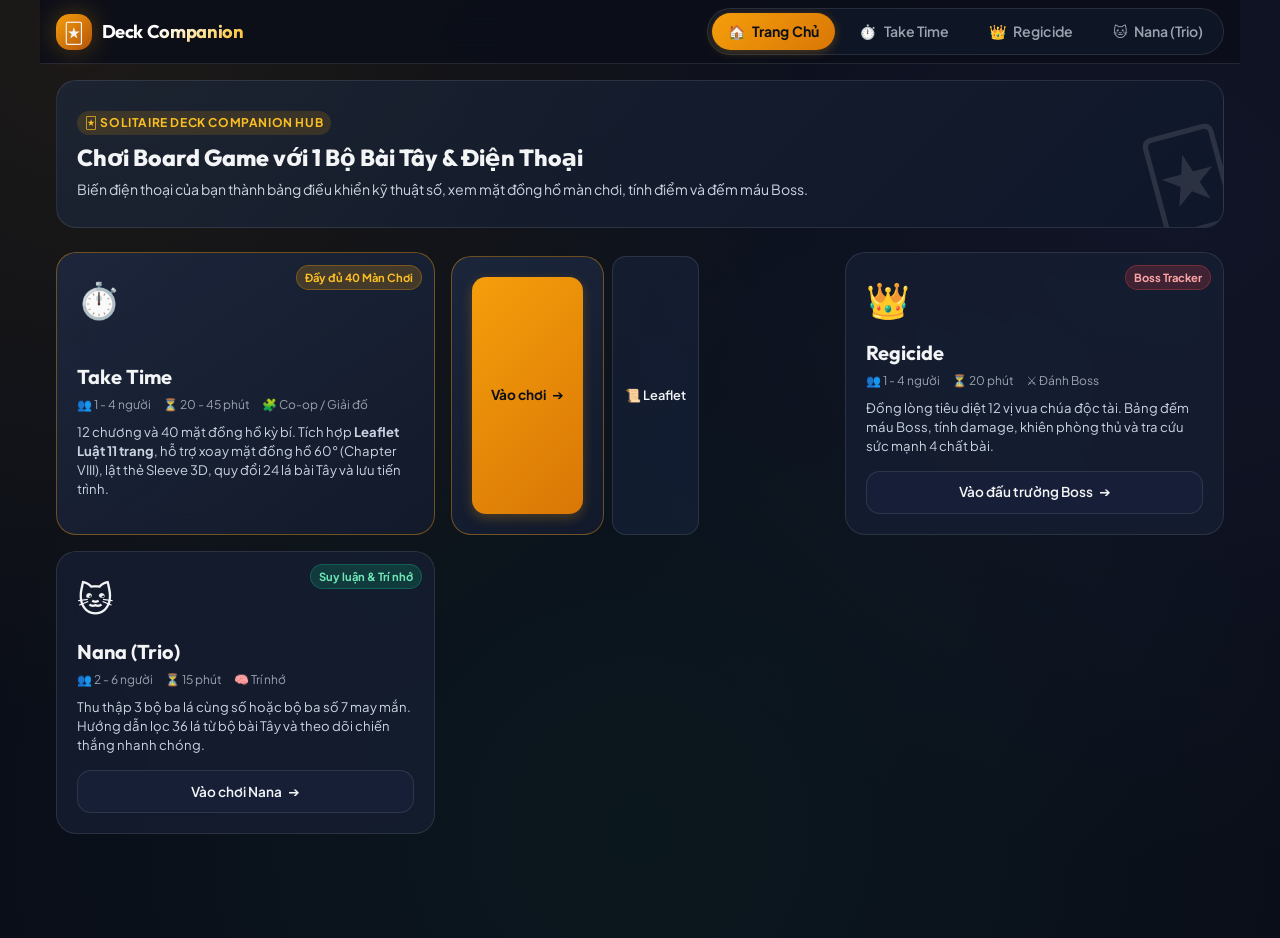
==== index.html @ 9e0dedfd "Initial commit: Solitaire Companion Hub & Take Time Leaflet Viewer" ====
<!DOCTYPE html>
<html lang="vi">
<head>
  <meta charset="UTF-8">
  <meta name="viewport" content="width=device-width, initial-scale=1.0, maximum-scale=1.0, user-scalable=no">
  <title>Solitaire Deck Companion Hub - Take Time, Regicide & Nana</title>
  <meta name="description" content="Trang tổng hợp và trợ lý số cho các trò chơi bàn kết hợp Bộ Bài Tây và Điện Thoại: Take Time, Regicide, Nana.">
  
  <!-- Google Fonts -->
  <link rel="preconnect" href="https://fonts.googleapis.com">
  <link rel="preconnect" href="https://fonts.gstatic.com" crossorigin>
  <link href="https://fonts.googleapis.com/css2?family=Outfit:wght@400;600;700;800;900&family=Plus+Jakarta+Sans:wght@400;500;600;700;800&display=swap" rel="stylesheet">

  <link rel="stylesheet" href="shared/style.css">
  <style>
    .hero-banner {
      background: linear-gradient(135deg, rgba(30, 41, 59, 0.7), rgba(15, 23, 42, 0.85));
      border: 1px solid var(--border-glass);
      border-radius: var(--radius-lg);
      padding: 1.75rem 1.25rem;
      margin-bottom: 1.5rem;
      position: relative;
      overflow: hidden;
    }
    .hero-banner::after {
      content: '🃏';
      position: absolute;
      right: -10px;
      bottom: -15px;
      font-size: 5.5rem;
      opacity: 0.12;
      transform: rotate(-15deg);
    }
    .hero-tag {
      display: inline-flex;
      align-items: center;
      gap: 0.3rem;
      font-size: 0.75rem;
      font-weight: 700;
      text-transform: uppercase;
      letter-spacing: 0.05em;
      color: var(--accent-sun);
      background: rgba(245, 158, 11, 0.15);
      padding: 3px 8px;
      border-radius: var(--radius-full);
      margin-bottom: 0.5rem;
    }
    .hero-title {
      font-family: var(--font-display);
      font-size: 1.45rem;
      font-weight: 800;
      margin-bottom: 0.35rem;
      line-height: 1.3;
    }
    .hero-desc {
      font-size: 0.88rem;
      color: var(--text-sub);
      line-height: 1.45;
    }
    .game-grid {
      display: grid;
      grid-template-columns: 1fr;
      gap: 1rem;
    }
    @media (min-width: 640px) {
      .game-grid {
        grid-template-columns: repeat(2, 1fr);
      }
    }
    @media (min-width: 1024px) {
      .game-grid {
        grid-template-columns: repeat(3, 1fr);
      }
    }
    .game-card {
      background: var(--bg-card);
      backdrop-filter: blur(12px);
      -webkit-backdrop-filter: blur(12px);
      border: 1px solid var(--border-glass);
      border-radius: var(--radius-lg);
      padding: 1.25rem;
      text-decoration: none;
      color: var(--text-main);
      display: flex;
      flex-direction: column;
      justify-content: space-between;
      position: relative;
      overflow: hidden;
      transition: all 0.25s cubic-bezier(0.16, 1, 0.3, 1);
    }
    .game-card:hover {
      transform: translateY(-3px);
      border-color: var(--accent-gold);
      box-shadow: var(--shadow-md);
    }
    .game-card.highlight {
      border-color: rgba(245, 158, 11, 0.4);
      background: linear-gradient(145deg, rgba(30, 41, 65, 0.85), rgba(20, 28, 48, 0.75));
    }
    .game-card-badge {
      position: absolute;
      top: 12px;
      right: 12px;
      font-size: 0.7rem;
      font-weight: 700;
      padding: 3px 8px;
      border-radius: var(--radius-full);
      background: rgba(245, 158, 11, 0.2);
      color: var(--accent-sun);
      border: 1px solid rgba(245, 158, 11, 0.3);
    }
    .game-card-icon {
      font-size: 2.2rem;
      margin-bottom: 0.75rem;
    }
    .game-card-title {
      font-family: var(--font-display);
      font-size: 1.25rem;
      font-weight: 700;
      margin-bottom: 0.25rem;
    }
    .game-card-meta {
      font-size: 0.75rem;
      color: var(--text-muted);
      margin-bottom: 0.5rem;
      display: flex;
      gap: 0.75rem;
    }
    .game-card-desc {
      font-size: 0.82rem;
      color: var(--text-sub);
      margin-bottom: 1rem;
      flex-grow: 1;
      line-height: 1.45;
    }
  </style>
</head>
<body>

  <div class="app-container">
    
    <!-- Top Header -->
    <header class="app-header">
      <a href="index.html" class="brand-logo">
        <div class="logo-icon">🃏</div>
        <div>
          <div class="brand-title">Deck Companion</div>
        </div>
      </a>

      <!-- Desktop Nav -->
      <nav class="nav-tabs-desktop">
        <a href="index.html" class="tab-btn active">
          <span>🏠</span> Trang Chủ
        </a>
        <a href="take-time/index.html" class="tab-btn">
          <span>⏱️</span> Take Time
        </a>
        <a href="regicide/index.html" class="tab-btn">
          <span>👑</span> Regicide
        </a>
        <a href="nana/index.html" class="tab-btn">
          <span>🐱</span> Nana (Trio)
        </a>
      </nav>
    </header>

    <!-- Main Hub Page Content -->
    <main style="padding: 1rem;">
      
      <div class="hero-banner">
        <span class="hero-tag">🃏 Solitaire Deck Companion Hub</span>
        <h1 class="hero-title">Chơi Board Game với 1 Bộ Bài Tây & Điện Thoại</h1>
        <p class="hero-desc">
          Biến điện thoại của bạn thành bảng điều khiển kỹ thuật số, xem mặt đồng hồ màn chơi, tính điểm và đếm máu Boss.
        </p>
      </div>

      <div class="game-grid">
        
        <!-- Game 1: Take Time -->
        <a href="take-time/index.html" class="game-card highlight">
          <span class="game-card-badge">Đầy đủ 40 Màn Chơi</span>
          <div class="game-card-icon">⏱️</div>
          <div>
            <h2 class="game-card-title">Take Time</h2>
            <div class="game-card-meta">
              <span>👥 1 - 4 người</span>
              <span>⏳ 20 - 45 phút</span>
              <span>🧩 Co-op / Giải đố</span>
            </div>
            <p class="game-card-desc">
              12 chương và 40 mặt đồng hồ kỳ bí. Tích hợp <strong>Leaflet Luật 11 trang</strong>, hỗ trợ xoay mặt đồng hồ 60° (Chapter VIII), lật thẻ Sleeve 3D, quy đổi 24 lá bài Tây và lưu tiến trình.
            </p>
          </div>
          <div style="display:flex; gap:0.5rem; width:100%; margin-top:0.25rem;">
            <div class="btn-primary" style="flex:1; text-align:center;">
              <span>Vào chơi</span> ➔
            </div>
            <a href="take-time/leaflet.html" class="btn-secondary" style="font-size:0.8rem; padding:0.45rem 0.75rem; text-decoration:none; display:inline-flex; align-items:center; gap:0.25rem;" onclick="event.stopPropagation();" title="Xem Leaflet">
              📜 Leaflet
            </a>
          </div>
        </a>

        <!-- Game 2: Regicide -->
        <a href="regicide/index.html" class="game-card">
          <span class="game-card-badge" style="background:rgba(239,68,68,0.2); color:#fca5a5; border-color:rgba(239,68,68,0.3);">Boss Tracker</span>
          <div class="game-card-icon">👑</div>
          <div>
            <h2 class="game-card-title">Regicide</h2>
            <div class="game-card-meta">
              <span>👥 1 - 4 người</span>
              <span>⏳ 20 phút</span>
              <span>⚔️ Đánh Boss</span>
            </div>
            <p class="game-card-desc">
              Đồng lòng tiêu diệt 12 vị vua chúa độc tài. Bảng đếm máu Boss, tính damage, khiên phòng thủ và tra cứu sức mạnh 4 chất bài.
            </p>
          </div>
          <div class="btn-secondary" style="width:100%;">
            <span>Vào đấu trường Boss</span> ➔
          </div>
        </a>

        <!-- Game 3: Nana (Trio) -->
        <a href="nana/index.html" class="game-card">
          <span class="game-card-badge" style="background:rgba(16,185,129,0.2); color:#6ee7b7; border-color:rgba(16,185,129,0.3);">Suy luận & Trí nhớ</span>
          <div class="game-card-icon">🐱</div>
          <div>
            <h2 class="game-card-title">Nana (Trio)</h2>
            <div class="game-card-meta">
              <span>👥 2 - 6 người</span>
              <span>⏳ 15 phút</span>
              <span>🧠 Trí nhớ</span>
            </div>
            <p class="game-card-desc">
              Thu thập 3 bộ ba lá cùng số hoặc bộ ba số 7 may mắn. Hướng dẫn lọc 36 lá từ bộ bài Tây và theo dõi chiến thắng nhanh chóng.
            </p>
          </div>
          <div class="btn-secondary" style="width:100%;">
            <span>Vào chơi Nana</span> ➔
          </div>
        </a>

      </div>

    </main>

    <!-- Bottom Navigation (Mobile) -->
    <nav class="bottom-nav">
      <a href="index.html" class="bnav-item active">
        <span class="bnav-icon">🏠</span>
        <span>Trang Chủ</span>
      </a>
      <a href="take-time/index.html" class="bnav-item">
        <span class="bnav-icon">⏱️</span>
        <span>Take Time</span>
      </a>
      <a href="regicide/index.html" class="bnav-item">
        <span class="bnav-icon">👑</span>
        <span>Regicide</span>
      </a>
      <a href="nana/index.html" class="bnav-item">
        <span class="bnav-icon">🐱</span>
        <span>Nana</span>
      </a>
    </nav>

  </div>

  <script src="shared/common.js"></script>
</body>
</html>
---- shared/style.css ----
/* ==========================================================================
   Shared Design Tokens & Global Styles (Solitaire Companion Hub)
   ========================================================================== */

:root {
  --bg-primary: #0b0f19;
  --bg-secondary: #131b2e;
  --bg-card: rgba(23, 32, 54, 0.7);
  --bg-glass: rgba(26, 38, 64, 0.55);
  --border-glass: rgba(255, 255, 255, 0.1);
  --border-glass-hover: rgba(255, 215, 0, 0.35);

  --text-main: #f3f4f6;
  --text-muted: #9ca3af;
  --text-sub: #cbd5e1;

  --accent-gold: #f59e0b;
  --accent-gold-glow: rgba(245, 158, 11, 0.25);
  --accent-amber: #d97706;
  --accent-sun: #fbbf24;
  --accent-moon: #818cf8;
  --accent-crimson: #ef4444;
  --accent-emerald: #10b981;
  --accent-blue: #3b82f6;

  --font-family: 'Plus Jakarta Sans', system-ui, -apple-system, sans-serif;
  --font-display: 'Outfit', system-ui, -apple-system, sans-serif;

  --radius-sm: 8px;
  --radius-md: 14px;
  --radius-lg: 20px;
  --radius-xl: 28px;
  --radius-full: 9999px;

  --shadow-sm: 0 2px 8px rgba(0, 0, 0, 0.2);
  --shadow-md: 0 8px 24px rgba(0, 0, 0, 0.35);
  --shadow-lg: 0 16px 40px rgba(0, 0, 0, 0.5);
  --shadow-gold: 0 0 25px rgba(245, 158, 11, 0.3);

  --header-height: 64px;
  --bottom-nav-height: 68px;
}

* {
  box-sizing: border-box;
  margin: 0;
  padding: 0;
  -webkit-tap-highlight-color: transparent;
}

html, body {
  background-color: var(--bg-primary);
  color: var(--text-main);
  font-family: var(--font-family);
  min-height: 100vh;
  overflow-x: hidden;
  line-height: 1.5;
}

/* Background Atmosphere */
body::before {
  content: '';
  position: fixed;
  top: -20vh;
  left: -20vw;
  width: 140vw;
  height: 140vh;
  background: 
    radial-gradient(circle at 20% 15%, rgba(245, 158, 11, 0.08) 0%, transparent 40%),
    radial-gradient(circle at 80% 30%, rgba(99, 102, 241, 0.07) 0%, transparent 40%),
    radial-gradient(circle at 50% 80%, rgba(16, 185, 129, 0.05) 0%, transparent 50%);
  pointer-events: none;
  z-index: 0;
}

/* App Wrapper */
.app-container {
  position: relative;
  z-index: 1;
  max-width: 1200px;
  margin: 0 auto;
  min-height: 100vh;
  display: flex;
  flex-direction: column;
  padding-bottom: calc(var(--bottom-nav-height) + 20px);
}

/* Header */
.app-header {
  position: sticky;
  top: 0;
  z-index: 100;
  backdrop-filter: blur(16px);
  -webkit-backdrop-filter: blur(16px);
  background: rgba(11, 15, 25, 0.85);
  border-bottom: 1px solid var(--border-glass);
  padding: 0 1rem;
  height: var(--header-height);
  display: flex;
  align-items: center;
  justify-content: space-between;
}

.brand-logo {
  display: flex;
  align-items: center;
  gap: 0.6rem;
  text-decoration: none;
  color: var(--text-main);
}

.logo-icon {
  width: 36px;
  height: 36px;
  border-radius: var(--radius-md);
  background: linear-gradient(135deg, var(--accent-gold), #b45309);
  display: flex;
  align-items: center;
  justify-content: center;
  font-size: 1.25rem;
  box-shadow: var(--shadow-gold);
}

.brand-title {
  font-family: var(--font-display);
  font-size: 1.15rem;
  font-weight: 700;
  letter-spacing: -0.02em;
  background: linear-gradient(135deg, #ffffff 40%, #fbbf24 100%);
  -webkit-background-clip: text;
  -webkit-text-fill-color: transparent;
}

.header-actions {
  display: flex;
  align-items: center;
  gap: 0.5rem;
}

.icon-btn {
  background: var(--bg-glass);
  border: 1px solid var(--border-glass);
  color: var(--text-main);
  width: 38px;
  height: 38px;
  border-radius: var(--radius-md);
  display: flex;
  align-items: center;
  justify-content: center;
  cursor: pointer;
  transition: all 0.2s ease;
  font-size: 1rem;
  text-decoration: none;
}

.icon-btn:hover, .icon-btn:active {
  background: rgba(255, 255, 255, 0.12);
  border-color: var(--accent-gold);
  transform: translateY(-1px);
}

/* Nav Tabs Desktop */
.nav-tabs-desktop {
  display: none;
  gap: 0.5rem;
  background: rgba(19, 27, 46, 0.6);
  padding: 4px;
  border-radius: var(--radius-full);
  border: 1px solid var(--border-glass);
}

@media (min-width: 768px) {
  .nav-tabs-desktop {
    display: flex;
  }
}

.tab-btn {
  background: transparent;
  border: none;
  color: var(--text-muted);
  font-family: var(--font-family);
  font-size: 0.88rem;
  font-weight: 600;
  padding: 0.5rem 1rem;
  border-radius: var(--radius-full);
  cursor: pointer;
  display: flex;
  align-items: center;
  gap: 0.4rem;
  text-decoration: none;
  transition: all 0.25s ease;
}

.tab-btn:hover {
  color: var(--text-main);
}

.tab-btn.active {
  background: linear-gradient(135deg, var(--accent-gold), var(--accent-amber));
  color: #0b0f19;
  font-weight: 700;
  box-shadow: 0 2px 10px rgba(245, 158, 11, 0.3);
}

/* Bottom Navigation (Mobile) */
.bottom-nav {
  position: fixed;
  bottom: 0;
  left: 0;
  right: 0;
  height: var(--bottom-nav-height);
  background: rgba(11, 15, 25, 0.94);
  backdrop-filter: blur(20px);
  -webkit-backdrop-filter: blur(20px);
  border-top: 1px solid var(--border-glass);
  display: flex;
  justify-content: space-around;
  align-items: center;
  z-index: 999;
  padding: 0 0.5rem;
}

@media (min-width: 768px) {
  .bottom-nav {
    display: none;
  }
}

.bnav-item {
  display: flex;
  flex-direction: column;
  align-items: center;
  gap: 3px;
  background: none;
  border: none;
  color: var(--text-muted);
  font-size: 0.72rem;
  font-family: var(--font-family);
  font-weight: 500;
  text-decoration: none;
  cursor: pointer;
  transition: all 0.2s ease;
  padding: 6px 12px;
  border-radius: var(--radius-md);
}

.bnav-item .bnav-icon {
  font-size: 1.25rem;
  line-height: 1;
}

.bnav-item.active {
  color: var(--accent-sun);
  font-weight: 700;
  transform: translateY(-2px);
}

.bnav-item.active .bnav-icon {
  filter: drop-shadow(0 0 8px rgba(245, 158, 11, 0.6));
}

/* Buttons & Elements */
.btn-primary {
  background: linear-gradient(135deg, var(--accent-gold), var(--accent-amber));
  color: #0b0f19;
  border: none;
  font-family: var(--font-family);
  font-weight: 700;
  font-size: 0.85rem;
  padding: 0.65rem 1.2rem;
  border-radius: var(--radius-md);
  cursor: pointer;
  display: inline-flex;
  align-items: center;
  justify-content: center;
  gap: 0.4rem;
  text-decoration: none;
  transition: all 0.2s ease;
  box-shadow: 0 4px 12px rgba(245, 158, 11, 0.25);
}

.btn-primary:hover, .btn-primary:active {
  filter: brightness(1.1);
  transform: translateY(-1px);
}

.btn-secondary {
  background: var(--bg-glass);
  border: 1px solid var(--border-glass);
  color: var(--text-main);
  font-family: var(--font-family);
  font-weight: 600;
  font-size: 0.85rem;
  padding: 0.65rem 1.2rem;
  border-radius: var(--radius-md);
  cursor: pointer;
  display: inline-flex;
  align-items: center;
  justify-content: center;
  gap: 0.4rem;
  text-decoration: none;
  transition: all 0.2s ease;
}

.btn-secondary:hover {
  background: rgba(255, 255, 255, 0.1);
  border-color: rgba(255, 255, 255, 0.25);
}

/* Modals */
.modal-overlay {
  position: fixed;
  inset: 0;
  background: rgba(0, 0, 0, 0.85);
  backdrop-filter: blur(12px);
  -webkit-backdrop-filter: blur(12px);
  z-index: 2000;
  display: none;
  align-items: center;
  justify-content: center;
  padding: 1rem;
}

.modal-overlay.active {
  display: flex;
  animation: fadeIn 0.2s ease;
}

.modal-content {
  background: var(--bg-secondary);
  border: 1px solid var(--border-glass);
  border-radius: var(--radius-lg);
  max-width: 500px;
  width: 100%;
  max-height: 85vh;
  overflow-y: auto;
  padding: 1.25rem;
  position: relative;
  box-shadow: var(--shadow-lg);
}

.modal-header {
  display: flex;
  justify-content: space-between;
  align-items: center;
  margin-bottom: 1rem;
  padding-bottom: 0.5rem;
  border-bottom: 1px solid var(--border-glass);
}

.modal-title {
  font-family: var(--font-display);
  font-size: 1.15rem;
  font-weight: 700;
}

.modal-close {
  background: none;
  border: none;
  color: var(--text-muted);
  font-size: 1.25rem;
  cursor: pointer;
  padding: 4px;
}

/* Toast */
.toast-container {
  position: fixed;
  bottom: calc(var(--bottom-nav-height) + 15px);
  left: 50%;
  transform: translateX(-50%);
  z-index: 3000;
  pointer-events: none;
}

.toast {
  background: rgba(19, 27, 46, 0.95);
  border: 1px solid var(--accent-gold);
  color: var(--text-main);
  padding: 0.5rem 1.2rem;
  border-radius: var(--radius-full);
  font-size: 0.82rem;
  font-weight: 600;
  box-shadow: var(--shadow-gold);
  animation: toastIn 0.3s ease, toastOut 0.3s ease 2.2s forwards;
}

@keyframes toastIn {
  from { opacity: 0; transform: translateY(10px); }
  to { opacity: 1; transform: translateY(0); }
}

@keyframes toastOut {
  from { opacity: 1; transform: translateY(0); }
  to { opacity: 0; transform: translateY(-10px); }
}

@keyframes fadeIn {
  from { opacity: 0; transform: translateY(6px); }
  to { opacity: 1; transform: translateY(0); }
}
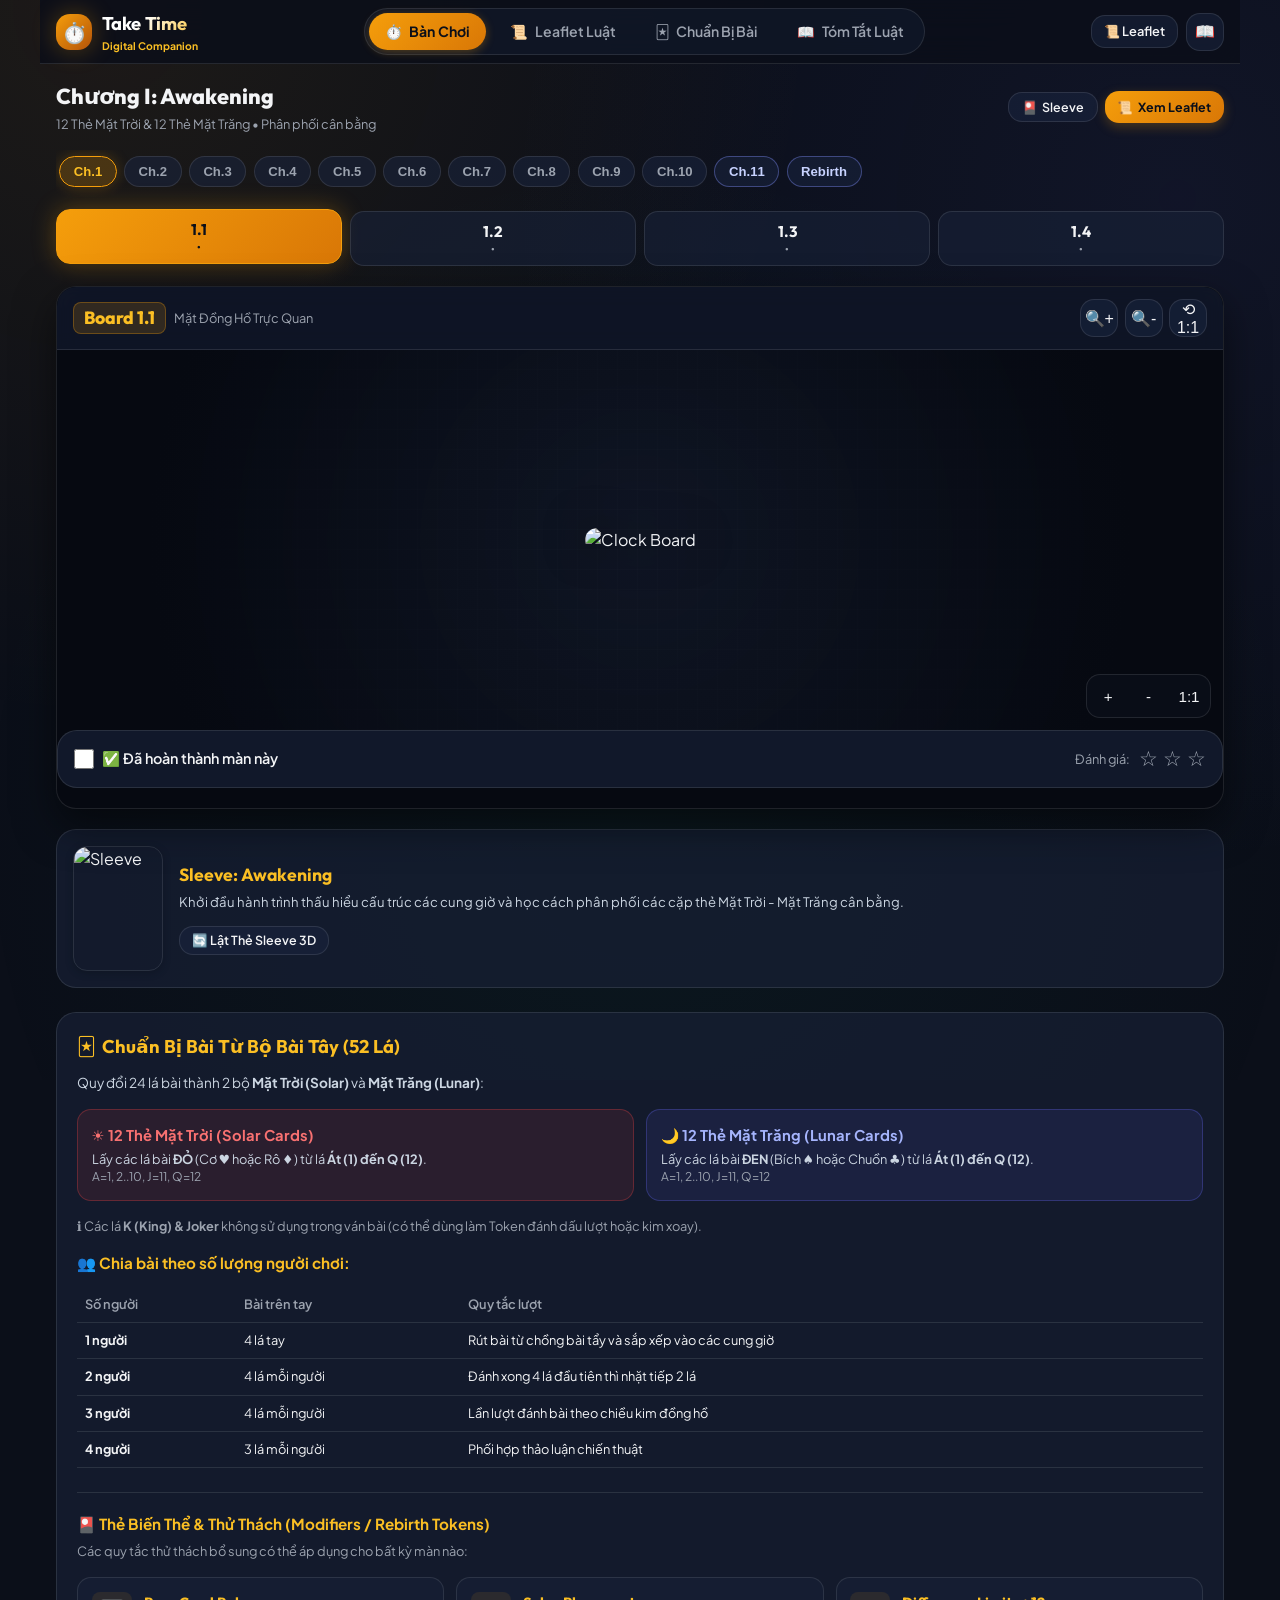
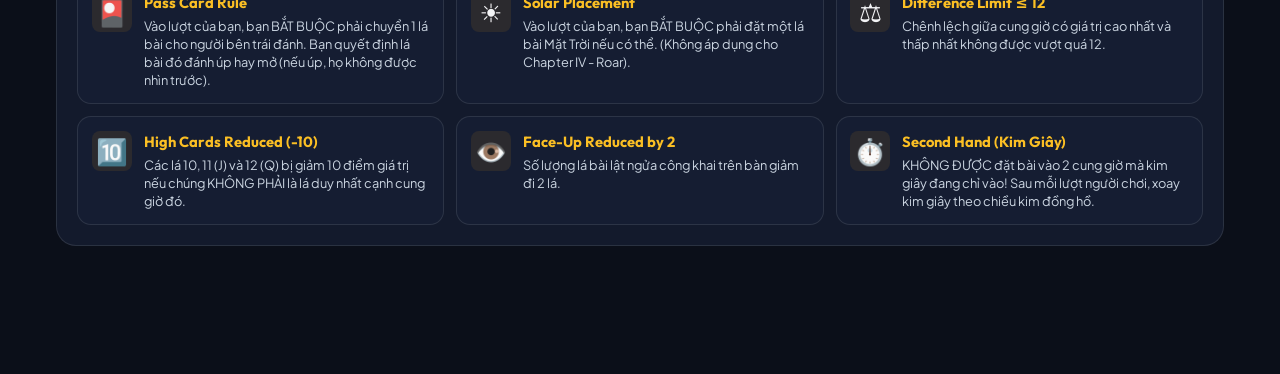
==== commit fa21e85c: "Refactor website to focus exclusively on Take Time" ====
--- a/index.html
+++ b/index.html
@@ -1,274 +1,327 @@
 <!DOCTYPE html>
 <html lang="vi">
+
 <head>
   <meta charset="UTF-8">
   <meta name="viewport" content="width=device-width, initial-scale=1.0, maximum-scale=1.0, user-scalable=no">
-  <title>Solitaire Deck Companion Hub - Take Time, Regicide & Nana</title>
-  <meta name="description" content="Trang tổng hợp và trợ lý số cho các trò chơi bàn kết hợp Bộ Bài Tây và Điện Thoại: Take Time, Regicide, Nana.">
-  
+  <title>Take Time - Solitaire & Co-op Digital Board Companion</title>
+  <meta name="description"
+    content="Trợ lý số và bảng mặt đồng hồ tương tác kỹ thuật số cho board game Take Time với bộ bài Tây. 12 Chương, 40 Clock Boards, Leaflet luật chơi và lưu tiến trình.">
+
   <!-- Google Fonts -->
   <link rel="preconnect" href="https://fonts.googleapis.com">
   <link rel="preconnect" href="https://fonts.gstatic.com" crossorigin>
-  <link href="https://fonts.googleapis.com/css2?family=Outfit:wght@400;600;700;800;900&family=Plus+Jakarta+Sans:wght@400;500;600;700;800&display=swap" rel="stylesheet">
+  <link
+    href="https://fonts.googleapis.com/css2?family=Outfit:wght@400;600;700;800;900&family=Plus+Jakarta+Sans:wght@400;500;600;700;800&display=swap"
+    rel="stylesheet">
 
   <link rel="stylesheet" href="shared/style.css">
-  <style>
-    .hero-banner {
-      background: linear-gradient(135deg, rgba(30, 41, 59, 0.7), rgba(15, 23, 42, 0.85));
-      border: 1px solid var(--border-glass);
-      border-radius: var(--radius-lg);
-      padding: 1.75rem 1.25rem;
-      margin-bottom: 1.5rem;
-      position: relative;
-      overflow: hidden;
-    }
-    .hero-banner::after {
-      content: '🃏';
-      position: absolute;
-      right: -10px;
-      bottom: -15px;
-      font-size: 5.5rem;
-      opacity: 0.12;
-      transform: rotate(-15deg);
-    }
-    .hero-tag {
-      display: inline-flex;
-      align-items: center;
-      gap: 0.3rem;
-      font-size: 0.75rem;
-      font-weight: 700;
-      text-transform: uppercase;
-      letter-spacing: 0.05em;
-      color: var(--accent-sun);
-      background: rgba(245, 158, 11, 0.15);
-      padding: 3px 8px;
-      border-radius: var(--radius-full);
-      margin-bottom: 0.5rem;
-    }
-    .hero-title {
-      font-family: var(--font-display);
-      font-size: 1.45rem;
-      font-weight: 800;
-      margin-bottom: 0.35rem;
-      line-height: 1.3;
-    }
-    .hero-desc {
-      font-size: 0.88rem;
-      color: var(--text-sub);
-      line-height: 1.45;
-    }
-    .game-grid {
-      display: grid;
-      grid-template-columns: 1fr;
-      gap: 1rem;
-    }
-    @media (min-width: 640px) {
-      .game-grid {
-        grid-template-columns: repeat(2, 1fr);
-      }
-    }
-    @media (min-width: 1024px) {
-      .game-grid {
-        grid-template-columns: repeat(3, 1fr);
-      }
-    }
-    .game-card {
-      background: var(--bg-card);
-      backdrop-filter: blur(12px);
-      -webkit-backdrop-filter: blur(12px);
-      border: 1px solid var(--border-glass);
-      border-radius: var(--radius-lg);
-      padding: 1.25rem;
-      text-decoration: none;
-      color: var(--text-main);
-      display: flex;
-      flex-direction: column;
-      justify-content: space-between;
-      position: relative;
-      overflow: hidden;
-      transition: all 0.25s cubic-bezier(0.16, 1, 0.3, 1);
-    }
-    .game-card:hover {
-      transform: translateY(-3px);
-      border-color: var(--accent-gold);
-      box-shadow: var(--shadow-md);
-    }
-    .game-card.highlight {
-      border-color: rgba(245, 158, 11, 0.4);
-      background: linear-gradient(145deg, rgba(30, 41, 65, 0.85), rgba(20, 28, 48, 0.75));
-    }
-    .game-card-badge {
-      position: absolute;
-      top: 12px;
-      right: 12px;
-      font-size: 0.7rem;
-      font-weight: 700;
-      padding: 3px 8px;
-      border-radius: var(--radius-full);
-      background: rgba(245, 158, 11, 0.2);
-      color: var(--accent-sun);
-      border: 1px solid rgba(245, 158, 11, 0.3);
-    }
-    .game-card-icon {
-      font-size: 2.2rem;
-      margin-bottom: 0.75rem;
-    }
-    .game-card-title {
-      font-family: var(--font-display);
-      font-size: 1.25rem;
-      font-weight: 700;
-      margin-bottom: 0.25rem;
-    }
-    .game-card-meta {
-      font-size: 0.75rem;
-      color: var(--text-muted);
-      margin-bottom: 0.5rem;
-      display: flex;
-      gap: 0.75rem;
-    }
-    .game-card-desc {
-      font-size: 0.82rem;
-      color: var(--text-sub);
-      margin-bottom: 1rem;
-      flex-grow: 1;
-      line-height: 1.45;
-    }
-  </style>
+  <link rel="stylesheet" href="take-time.css">
 </head>
+
 <body>
 
   <div class="app-container">
-    
+
     <!-- Top Header -->
     <header class="app-header">
       <a href="index.html" class="brand-logo">
-        <div class="logo-icon">🃏</div>
+        <div class="logo-icon">⏱️</div>
         <div>
-          <div class="brand-title">Deck Companion</div>
+          <div class="brand-title">Take Time</div>
+          <div style="font-size:0.65rem; color:var(--accent-sun); font-weight:700;">Digital Companion</div>
         </div>
       </a>
 
-      <!-- Desktop Nav -->
+      <!-- Desktop Nav Links -->
       <nav class="nav-tabs-desktop">
         <a href="index.html" class="tab-btn active">
-          <span>🏠</span> Trang Chủ
+          <span>⏱️</span> Bàn Chơi
         </a>
-        <a href="take-time/index.html" class="tab-btn">
-          <span>⏱️</span> Take Time
+        <a href="leaflet.html" class="tab-btn">
+          <span>📜</span> Leaflet Luật
         </a>
-        <a href="regicide/index.html" class="tab-btn">
-          <span>👑</span> Regicide
+        <a href="#deckGuide" class="tab-btn">
+          <span>🃏</span> Chuẩn Bị Bài
         </a>
-        <a href="nana/index.html" class="tab-btn">
-          <span>🐱</span> Nana (Trio)
+        <button class="tab-btn" onclick="openRulesModal()" style="background:none; border:none; cursor:pointer;">
+          <span>📖</span> Tóm Tắt Luật
+        </button>
+      </nav>
+
+      <div class="header-actions">
+        <a href="leaflet.html" class="btn-secondary" style="font-size:0.8rem; padding:0.4rem 0.75rem; text-decoration:none;" title="Xem Leaflet 11 Trang">
+          📜 Leaflet
         </a>
-      </nav>
+        <button class="icon-btn" onclick="openRulesModal()" title="Xem tóm tắt luật chơi">
+          📖
+        </button>
+      </div>
     </header>
 
-    <!-- Main Hub Page Content -->
+    <!-- Main Content -->
     <main style="padding: 1rem;">
-      
-      <div class="hero-banner">
-        <span class="hero-tag">🃏 Solitaire Deck Companion Hub</span>
-        <h1 class="hero-title">Chơi Board Game với 1 Bộ Bài Tây & Điện Thoại</h1>
-        <p class="hero-desc">
-          Biến điện thoại của bạn thành bảng điều khiển kỹ thuật số, xem mặt đồng hồ màn chơi, tính điểm và đếm máu Boss.
+
+      <!-- Top Title & Chapter Header -->
+      <div class="tt-top-bar">
+        <div>
+          <h1 class="section-title" id="currentChapterTitle" style="font-size:1.35rem; margin-bottom:0.15rem;">
+            Chương I: Awakening
+          </h1>
+          <p class="section-subtitle" id="currentChapterSubtitle" style="font-size:0.8rem; color:var(--text-muted); margin:0;">
+            12 Thẻ Mặt Trời & 12 Thẻ Mặt Trăng • Phân phối cân bằng
+          </p>
+        </div>
+
+        <div style="display:flex; gap:0.4rem; flex-wrap:wrap; align-items:center;">
+          <button id="btnOpenSleeve" class="btn-secondary" onclick="openSleeveModal()"
+            style="font-size:0.78rem; padding:0.4rem 0.8rem; display:inline-flex; align-items:center; gap:0.3rem;"
+            title="Xem 2 mặt thẻ Sleeve của chương">
+            <span>🎴</span> Sleeve
+          </button>
+          <a id="btnTopLeaflet" href="leaflet.html?chapter=1" class="btn-primary"
+            style="font-size:0.78rem; padding:0.4rem 0.8rem; text-decoration:none; display:inline-flex; align-items:center; gap:0.3rem;"
+            title="Xem Leaflet quy tắc của chương này">
+            <span>📜</span> Xem Leaflet
+          </a>
+        </div>
+      </div>
+
+      <!-- Chapter Horizontal Scroll Carousel -->
+      <div class="chapter-pills-container" id="chapterPills">
+        <!-- Rendered via JS -->
+      </div>
+
+      <!-- Level Selector Row (e.g. 1.1, 1.2, 1.3, 1.4) -->
+      <div class="level-selector-row" id="levelSelectorRow">
+        <!-- Rendered via JS -->
+      </div>
+
+      <!-- Chapter 8 Rotation Action Box (Special mechanic) -->
+      <div class="chapter8-rotation-box" id="chapter8RotationBox">
+        <div>
+          <span style="font-weight:700; color:var(--accent-sun);">🔄 Cơ Chế Xoay (Chapter VIII - Revolution):</span>
+          <span style="font-size:0.8rem; color:var(--text-sub); margin-left:0.3rem;">Xoay 60° (2 cung giờ) theo chiều kim đồng hồ khi đặt bài vào cung xoay</span>
+        </div>
+        <div class="rotate-btn-group">
+          <button class="btn-rotate" onclick="rotateBoard(-60)">↺ -60°</button>
+          <button class="btn-rotate" onclick="rotateBoard(60)">↻ +60°</button>
+          <button class="btn-rotate" onclick="resetRotation()" style="background:rgba(255,255,255,0.08); border-color:var(--border-glass); color:var(--text-sub);">⟲ Về 0°</button>
+        </div>
+      </div>
+
+      <!-- Interactive Clock Board Viewer Card -->
+      <div class="board-viewer-card">
+        
+        <div class="board-viewer-header">
+          <div class="current-board-info">
+            <span class="board-badge-lg" id="currentBoardBadge">Board 1.1</span>
+            <span style="font-size:0.8rem; color:var(--text-muted);">Mặt Đồng Hồ Trực Quan</span>
+          </div>
+          <div class="board-actions-bar">
+            <button class="icon-btn" onclick="zoomBoard(0.25)" title="Phóng to (Zoom In)">🔍+</button>
+            <button class="icon-btn" onclick="zoomBoard(-0.25)" title="Thu nhỏ (Zoom Out)">🔍-</button>
+            <button class="icon-btn" onclick="resetZoom()" title="Vừa màn hình (Reset)">⟲ 1:1</button>
+          </div>
+        </div>
+
+        <div class="board-stage" id="boardStage">
+          <div class="rotation-indicator-overlay" id="rotationIndicatorOverlay">
+            🔄 Xoay: <span id="rotationOverlayText">0°</span>
+          </div>
+
+          <div class="board-image-wrapper" id="boardImageWrapper">
+            <img id="boardImage" class="board-image" src="" alt="Clock Board">
+          </div>
+
+          <!-- Floating quick controls -->
+          <div class="board-floating-controls">
+            <button class="control-btn" onclick="zoomBoard(0.25)" title="Phóng to">+</button>
+            <button class="control-btn" onclick="zoomBoard(-0.25)" title="Thu nhỏ">-</button>
+            <button class="control-btn" onclick="resetZoom()" title="Reset 1:1">1:1</button>
+          </div>
+        </div>
+
+        <!-- Board Completion & Star Rating Footer -->
+        <div class="board-viewer-footer">
+          <label class="completion-toggle">
+            <input type="checkbox" id="levelCompletedCheckbox" class="completion-checkbox">
+            <span>✅ Đã hoàn thành màn này</span>
+          </label>
+
+          <div class="star-rating-box">
+            <span style="font-size:0.8rem; color:var(--text-muted); margin-right:0.3rem;">Đánh giá:</span>
+            <button class="star-btn" data-value="1" title="1 Sao">☆</button>
+            <button class="star-btn" data-value="2" title="2 Sao">☆</button>
+            <button class="star-btn" data-value="3" title="3 Sao">☆</button>
+          </div>
+        </div>
+
+      </div>
+
+      <!-- Sleeve Card Preview Box -->
+      <div class="sleeve-box" id="sleevePreviewBox" style="display:none;">
+        <img id="sleeveThumb" class="sleeve-thumb" src="" alt="Sleeve" onclick="openSleeveModal()" title="Chạm để xem 2 mặt Sleeve">
+        <div class="sleeve-info">
+          <h4 id="sleeveTitle" class="sleeve-title">Sleeve Chương</h4>
+          <p id="sleeveDesc" class="sleeve-desc">Chạm vào ảnh để lật xem 2 mặt thẻ Sleeve (Mặt Trước & Mặt Sau).</p>
+          <button class="btn-secondary" onclick="openSleeveModal()" style="font-size:0.78rem; padding:0.35rem 0.75rem; margin-top:0.4rem; display:inline-flex; align-items:center; gap:0.25rem;">
+            🔄 Lật Thẻ Sleeve 3D
+          </button>
+        </div>
+      </div>
+
+      <!-- Deck Setup / Standard Cards Converter -->
+      <section class="deck-guide-card" id="deckGuide">
+        <div class="deck-guide-title">
+          <span>🃏</span> Chuẩn Bị Bài Từ Bộ Bài Tây (52 Lá)
+        </div>
+
+        <p style="font-size:0.85rem; color:var(--text-sub); margin-bottom:1rem; line-height:1.5;">
+          Quy đổi 24 lá bài thành 2 bộ <strong>Mặt Trời (Solar)</strong> và <strong>Mặt Trăng (Lunar)</strong>:
         </p>
-      </div>
-
-      <div class="game-grid">
-        
-        <!-- Game 1: Take Time -->
-        <a href="take-time/index.html" class="game-card highlight">
-          <span class="game-card-badge">Đầy đủ 40 Màn Chơi</span>
-          <div class="game-card-icon">⏱️</div>
-          <div>
-            <h2 class="game-card-title">Take Time</h2>
-            <div class="game-card-meta">
-              <span>👥 1 - 4 người</span>
-              <span>⏳ 20 - 45 phút</span>
-              <span>🧩 Co-op / Giải đố</span>
+
+        <div class="deck-split-grid">
+          <div class="deck-box-item solar">
+            <div class="deck-box-header">☀️ 12 Thẻ Mặt Trời (Solar Cards)</div>
+            <div class="deck-box-content">
+              Lấy các lá bài <strong>ĐỎ</strong> (Cơ ♥ hoặc Rô ♦) từ lá <strong>Át (1) đến Q (12)</strong>.<br>
+              <span style="font-size:0.75rem; color:var(--text-muted);">A=1, 2..10, J=11, Q=12</span>
             </div>
-            <p class="game-card-desc">
-              12 chương và 40 mặt đồng hồ kỳ bí. Tích hợp <strong>Leaflet Luật 11 trang</strong>, hỗ trợ xoay mặt đồng hồ 60° (Chapter VIII), lật thẻ Sleeve 3D, quy đổi 24 lá bài Tây và lưu tiến trình.
-            </p>
-          </div>
-          <div style="display:flex; gap:0.5rem; width:100%; margin-top:0.25rem;">
-            <div class="btn-primary" style="flex:1; text-align:center;">
-              <span>Vào chơi</span> ➔
+          </div>
+
+          <div class="deck-box-item lunar">
+            <div class="deck-box-header">🌙 12 Thẻ Mặt Trăng (Lunar Cards)</div>
+            <div class="deck-box-content">
+              Lấy các lá bài <strong>ĐEN</strong> (Bích ♠ hoặc Chuồn ♣) từ lá <strong>Át (1) đến Q (12)</strong>.<br>
+              <span style="font-size:0.75rem; color:var(--text-muted);">A=1, 2..10, J=11, Q=12</span>
             </div>
-            <a href="take-time/leaflet.html" class="btn-secondary" style="font-size:0.8rem; padding:0.45rem 0.75rem; text-decoration:none; display:inline-flex; align-items:center; gap:0.25rem;" onclick="event.stopPropagation();" title="Xem Leaflet">
-              📜 Leaflet
-            </a>
-          </div>
-        </a>
-
-        <!-- Game 2: Regicide -->
-        <a href="regicide/index.html" class="game-card">
-          <span class="game-card-badge" style="background:rgba(239,68,68,0.2); color:#fca5a5; border-color:rgba(239,68,68,0.3);">Boss Tracker</span>
-          <div class="game-card-icon">👑</div>
-          <div>
-            <h2 class="game-card-title">Regicide</h2>
-            <div class="game-card-meta">
-              <span>👥 1 - 4 người</span>
-              <span>⏳ 20 phút</span>
-              <span>⚔️ Đánh Boss</span>
-            </div>
-            <p class="game-card-desc">
-              Đồng lòng tiêu diệt 12 vị vua chúa độc tài. Bảng đếm máu Boss, tính damage, khiên phòng thủ và tra cứu sức mạnh 4 chất bài.
-            </p>
-          </div>
-          <div class="btn-secondary" style="width:100%;">
-            <span>Vào đấu trường Boss</span> ➔
-          </div>
-        </a>
-
-        <!-- Game 3: Nana (Trio) -->
-        <a href="nana/index.html" class="game-card">
-          <span class="game-card-badge" style="background:rgba(16,185,129,0.2); color:#6ee7b7; border-color:rgba(16,185,129,0.3);">Suy luận & Trí nhớ</span>
-          <div class="game-card-icon">🐱</div>
-          <div>
-            <h2 class="game-card-title">Nana (Trio)</h2>
-            <div class="game-card-meta">
-              <span>👥 2 - 6 người</span>
-              <span>⏳ 15 phút</span>
-              <span>🧠 Trí nhớ</span>
-            </div>
-            <p class="game-card-desc">
-              Thu thập 3 bộ ba lá cùng số hoặc bộ ba số 7 may mắn. Hướng dẫn lọc 36 lá từ bộ bài Tây và theo dõi chiến thắng nhanh chóng.
-            </p>
-          </div>
-          <div class="btn-secondary" style="width:100%;">
-            <span>Vào chơi Nana</span> ➔
-          </div>
-        </a>
-
-      </div>
+          </div>
+        </div>
+
+        <p style="font-size:0.8rem; color:var(--text-muted); margin-bottom:0.75rem;">
+          ℹ️ Các lá <strong>K (King) & Joker</strong> không sử dụng trong ván bài (có thể dùng làm Token đánh dấu lượt hoặc kim xoay).
+        </p>
+
+        <h3 style="font-size:0.95rem; font-weight:700; margin:1rem 0 0.5rem; color:var(--accent-sun);">
+          👥 Chia bài theo số lượng người chơi:
+        </h3>
+
+        <table class="player-count-table">
+          <thead>
+            <tr>
+              <th>Số người</th>
+              <th>Bài trên tay</th>
+              <th>Quy tắc lượt</th>
+            </tr>
+          </thead>
+          <tbody>
+            <tr>
+              <td><strong>1 người</strong></td>
+              <td>4 lá tay</td>
+              <td>Rút bài từ chồng bài tẩy và sắp xếp vào các cung giờ</td>
+            </tr>
+            <tr>
+              <td><strong>2 người</strong></td>
+              <td>4 lá mỗi người</td>
+              <td>Đánh xong 4 lá đầu tiên thì nhặt tiếp 2 lá</td>
+            </tr>
+            <tr>
+              <td><strong>3 người</strong></td>
+              <td>4 lá mỗi người</td>
+              <td>Lần lượt đánh bài theo chiều kim đồng hồ</td>
+            </tr>
+            <tr>
+              <td><strong>4 người</strong></td>
+              <td>3 lá mỗi người</td>
+              <td>Phối hợp thảo luận chiến thuật</td>
+            </tr>
+          </tbody>
+        </table>
+
+        <!-- Modifiers / Challenge Tokens Grid -->
+        <div style="margin-top:1.5rem; border-top:1px solid var(--border-glass); padding-top:1.25rem;">
+          <h3 style="font-size:0.95rem; font-weight:700; margin-bottom:0.4rem; color:var(--accent-sun);">
+            🎴 Thẻ Biến Thể & Thử Thách (Modifiers / Rebirth Tokens)
+          </h3>
+          <p style="font-size:0.8rem; color:var(--text-muted); margin-bottom:0.75rem;">
+            Các quy tắc thử thách bổ sung có thể áp dụng cho bất kỳ màn nào:
+          </p>
+          <div class="modifiers-grid" id="modifiersGrid">
+            <!-- Rendered via JS -->
+          </div>
+        </div>
+
+      </section>
 
     </main>
 
     <!-- Bottom Navigation (Mobile) -->
     <nav class="bottom-nav">
       <a href="index.html" class="bnav-item active">
-        <span class="bnav-icon">🏠</span>
-        <span>Trang Chủ</span>
+        <span class="bnav-icon">⏱️</span>
+        <span>Bàn Chơi</span>
       </a>
-      <a href="take-time/index.html" class="bnav-item">
-        <span class="bnav-icon">⏱️</span>
-        <span>Take Time</span>
+      <a href="leaflet.html" class="bnav-item">
+        <span class="bnav-icon">📜</span>
+        <span>Leaflet</span>
       </a>
-      <a href="regicide/index.html" class="bnav-item">
-        <span class="bnav-icon">👑</span>
-        <span>Regicide</span>
+      <a href="#deckGuide" class="bnav-item">
+        <span class="bnav-icon">🃏</span>
+        <span>Chia Bài</span>
       </a>
-      <a href="nana/index.html" class="bnav-item">
-        <span class="bnav-icon">🐱</span>
-        <span>Nana</span>
-      </a>
+      <button class="bnav-item" onclick="openRulesModal()" style="background:none; border:none; color:inherit; cursor:pointer;">
+        <span class="bnav-icon">📖</span>
+        <span>Luật Nhanh</span>
+      </button>
     </nav>
 
+    <!-- Modals -->
+    <!-- Sleeve Flip Modal -->
+    <div id="sleeveModal" class="modal-overlay">
+      <div class="modal-content">
+        <div class="modal-header">
+          <h3 class="modal-title" id="sleeveModalTitle">Sleeve Chương</h3>
+          <button class="modal-close" onclick="closeModal('sleeveModal')">✕</button>
+        </div>
+
+        <p style="font-size:0.8rem; color:var(--text-muted); text-align:center;">
+          👆 Chạm vào thẻ bài bên dưới để lật qua lại giữa Mặt Trước & Mặt Sau
+        </p>
+
+        <div class="flip-card" id="flipCard" onclick="toggleSleeveFlip()">
+          <div class="flip-card-inner">
+            <div class="flip-card-front">
+              <img id="sleeveFrontImg" src="" alt="Sleeve Front">
+            </div>
+            <div class="flip-card-back">
+              <img id="sleeveBackImg" src="" alt="Sleeve Back">
+            </div>
+          </div>
+        </div>
+
+        <button class="btn-primary" onclick="toggleSleeveFlip()" style="width:100%;">
+          🔄 Lật Thẻ Sleeve
+        </button>
+      </div>
+    </div>
+
+    <!-- Rules Modal -->
+    <div id="rulesModal" class="modal-overlay">
+      <div class="modal-content">
+        <div class="modal-header">
+          <h3 class="modal-title" id="rulesModalTitle">Luật Chơi Take Time</h3>
+          <button class="modal-close" onclick="closeModal('rulesModal')">✕</button>
+        </div>
+        <div id="rulesModalBody"></div>
+      </div>
+    </div>
+
   </div>
 
   <script src="shared/common.js"></script>
+  <script src="data.js"></script>
+  <script src="app.js"></script>
 </body>
+
 </html>
--- a/take-time.css
+++ b/take-time.css
@@ -0,0 +1,928 @@
+/* ==========================================================================
+   Take Time Module Styles
+   ========================================================================== */
+
+.tt-top-bar {
+  display: flex;
+  align-items: center;
+  justify-content: space-between;
+  gap: 0.5rem;
+  margin-bottom: 1rem;
+  flex-wrap: wrap;
+}
+
+.section-title {
+  font-family: var(--font-display);
+  font-size: 1.45rem;
+  font-weight: 800;
+  color: var(--text-main);
+  display: flex;
+  align-items: center;
+  gap: 0.5rem;
+}
+
+.section-subtitle {
+  color: var(--text-muted);
+  font-size: 0.85rem;
+  margin-top: 0.2rem;
+}
+
+.chapter-pills-container {
+  display: flex;
+  gap: 0.45rem;
+  overflow-x: auto;
+  padding: 0.35rem 0.2rem 0.65rem 0.2rem;
+  margin-bottom: 0.85rem;
+  cursor: grab;
+  user-select: none;
+  -webkit-user-select: none;
+  scrollbar-width: none; /* Ẩn scrollbar thô */
+  -ms-overflow-style: none;
+  -webkit-overflow-scrolling: touch;
+}
+
+.chapter-pills-container::-webkit-scrollbar {
+  display: none; /* Ẩn scrollbar trên Chrome/Safari/Edge */
+}
+
+.chapter-pills-container:active {
+  cursor: grabbing;
+}
+
+.chapter-pill {
+  flex-shrink: 0;
+  background: var(--bg-glass);
+  border: 1px solid var(--border-glass);
+  color: var(--text-muted);
+  font-size: 0.82rem;
+  font-weight: 600;
+  padding: 0.45rem 0.85rem;
+  min-width: 54px;
+  justify-content: center;
+  text-align: center;
+  border-radius: var(--radius-full);
+  cursor: pointer;
+  display: flex;
+  align-items: center;
+  gap: 0.35rem;
+  transition: all 0.2s ease;
+  user-select: none;
+  -webkit-user-select: none;
+}
+
+.chapter-pill:hover {
+  color: var(--text-main);
+  border-color: rgba(255, 255, 255, 0.25);
+  transform: translateY(-1px);
+}
+
+.chapter-pill.active {
+  background: rgba(245, 158, 11, 0.22);
+  border-color: var(--accent-gold);
+  color: var(--accent-sun);
+  font-weight: 700;
+  box-shadow: 0 0 14px rgba(245, 158, 11, 0.25);
+}
+
+.chapter-pill.special {
+  border-color: rgba(129, 140, 248, 0.4);
+  color: #c7d2fe;
+}
+.chapter-pill.special.active {
+  background: rgba(129, 140, 248, 0.25);
+  border-color: #818cf8;
+  color: #ffffff;
+}
+
+/* Level Grid inside Active Chapter */
+.level-selector-row {
+  display: grid;
+  grid-template-columns: repeat(4, 1fr);
+  gap: 0.5rem;
+  margin-bottom: 1.25rem;
+}
+
+.level-btn {
+  background: var(--bg-card);
+  border: 1px solid var(--border-glass);
+  color: var(--text-main);
+  padding: 0.6rem 0.2rem;
+  border-radius: var(--radius-md);
+  font-family: var(--font-display);
+  font-weight: 700;
+  font-size: 0.95rem;
+  cursor: pointer;
+  display: flex;
+  flex-direction: column;
+  align-items: center;
+  gap: 2px;
+  transition: all 0.2s ease;
+  position: relative;
+}
+
+.level-btn .star-indicator {
+  font-size: 0.65rem;
+  color: var(--text-muted);
+}
+
+.level-btn.completed {
+  border-color: rgba(16, 185, 129, 0.4);
+  background: rgba(16, 185, 129, 0.1);
+}
+.level-btn.completed .star-indicator {
+  color: #10b981;
+}
+
+.level-btn.active {
+  background: linear-gradient(135deg, var(--accent-gold), var(--accent-amber));
+  color: #0b0f19;
+  border-color: #f59e0b;
+  box-shadow: var(--shadow-gold);
+  transform: translateY(-2px);
+}
+.level-btn.active .star-indicator {
+  color: #0b0f19;
+}
+
+/* Board Viewer Container */
+.board-viewer-card {
+  background: #060911;
+  border: 1px solid var(--border-glass);
+  border-radius: var(--radius-lg);
+  overflow: hidden;
+  position: relative;
+  margin-bottom: 1.25rem;
+  box-shadow: var(--shadow-lg);
+}
+
+.board-viewer-header {
+  padding: 0.75rem 1rem;
+  background: rgba(19, 27, 46, 0.7);
+  backdrop-filter: blur(10px);
+  border-bottom: 1px solid var(--border-glass);
+  display: flex;
+  align-items: center;
+  justify-content: space-between;
+  flex-wrap: wrap;
+  gap: 0.5rem;
+}
+
+.current-board-info {
+  display: flex;
+  align-items: center;
+  gap: 0.5rem;
+}
+
+.board-badge-lg {
+  font-family: var(--font-display);
+  font-weight: 800;
+  font-size: 1.1rem;
+  color: var(--accent-sun);
+  background: rgba(245, 158, 11, 0.15);
+  padding: 2px 10px;
+  border-radius: var(--radius-sm);
+  border: 1px solid rgba(245, 158, 11, 0.3);
+}
+
+.board-actions-bar {
+  display: flex;
+  gap: 0.4rem;
+}
+
+.board-stage {
+  min-height: 380px;
+  max-height: 70vh;
+  display: flex;
+  align-items: center;
+  justify-content: center;
+  position: relative;
+  overflow: hidden;
+  background: 
+    radial-gradient(circle at center, rgba(30, 41, 65, 0.4) 0%, #060911 80%),
+    repeating-linear-gradient(0deg, rgba(255,255,255,0.015) 0px, rgba(255,255,255,0.015) 1px, transparent 1px, transparent 20px),
+    repeating-linear-gradient(90deg, rgba(255,255,255,0.015) 0px, rgba(255,255,255,0.015) 1px, transparent 1px, transparent 20px);
+  padding: 1rem;
+  user-select: none;
+}
+
+.board-image-wrapper {
+  transition: transform 0.4s cubic-bezier(0.2, 0.8, 0.2, 1);
+  display: flex;
+  align-items: center;
+  justify-content: center;
+  position: relative;
+}
+
+.board-image {
+  max-width: 100%;
+  max-height: 480px;
+  width: auto;
+  height: auto;
+  border-radius: var(--radius-full);
+  filter: drop-shadow(0 0 20px rgba(0, 0, 0, 0.8));
+  pointer-events: auto;
+}
+
+/* Rotation Badge Overlay */
+.rotation-indicator-overlay {
+  position: absolute;
+  top: 12px;
+  left: 12px;
+  background: rgba(0, 0, 0, 0.75);
+  backdrop-filter: blur(8px);
+  border: 1px solid rgba(245, 158, 11, 0.4);
+  color: var(--accent-sun);
+  font-size: 0.75rem;
+  font-weight: 700;
+  padding: 4px 10px;
+  border-radius: var(--radius-full);
+  display: none;
+  align-items: center;
+  gap: 0.3rem;
+  z-index: 10;
+}
+
+/* Floating Controls (Zoom, Pan, Rotate) */
+.board-floating-controls {
+  position: absolute;
+  bottom: 12px;
+  right: 12px;
+  display: flex;
+  gap: 0.4rem;
+  background: rgba(11, 15, 25, 0.85);
+  backdrop-filter: blur(10px);
+  padding: 4px;
+  border-radius: var(--radius-md);
+  border: 1px solid var(--border-glass);
+  z-index: 10;
+}
+
+.control-btn {
+  background: transparent;
+  border: none;
+  color: var(--text-main);
+  width: 34px;
+  height: 34px;
+  border-radius: var(--radius-sm);
+  display: flex;
+  align-items: center;
+  justify-content: center;
+  font-size: 0.95rem;
+  cursor: pointer;
+  transition: all 0.2s ease;
+}
+
+.control-btn:hover, .control-btn:active {
+  background: rgba(255, 255, 255, 0.15);
+  color: var(--accent-sun);
+}
+
+/* Chapter 8 Rotate Action Box */
+.chapter8-rotation-box {
+  background: rgba(245, 158, 11, 0.08);
+  border: 1px dashed rgba(245, 158, 11, 0.35);
+  border-radius: var(--radius-md);
+  padding: 0.8rem 1rem;
+  margin-bottom: 1rem;
+  display: none;
+  align-items: center;
+  justify-content: space-between;
+  gap: 0.5rem;
+  flex-wrap: wrap;
+}
+
+.rotate-btn-group {
+  display: flex;
+  gap: 0.5rem;
+}
+
+.btn-rotate {
+  background: rgba(245, 158, 11, 0.18);
+  border: 1px solid var(--accent-gold);
+  color: var(--accent-sun);
+  font-family: var(--font-family);
+  font-weight: 700;
+  font-size: 0.82rem;
+  padding: 0.4rem 0.8rem;
+  border-radius: var(--radius-md);
+  cursor: pointer;
+  display: inline-flex;
+  align-items: center;
+  gap: 0.3rem;
+  transition: all 0.2s ease;
+}
+.btn-rotate:hover, .btn-rotate:active {
+  background: var(--accent-gold);
+  color: #0b0f19;
+}
+
+/* Board Footer Controls */
+.board-viewer-footer {
+  background: var(--bg-card);
+  border: 1px solid var(--border-glass);
+  border-radius: var(--radius-lg);
+  padding: 1rem;
+  margin-bottom: 1.25rem;
+  display: flex;
+  align-items: center;
+  justify-content: space-between;
+  flex-wrap: wrap;
+  gap: 0.75rem;
+}
+
+.completion-toggle {
+  display: flex;
+  align-items: center;
+  gap: 0.5rem;
+  cursor: pointer;
+  font-weight: 600;
+  font-size: 0.9rem;
+}
+
+.completion-checkbox {
+  width: 20px;
+  height: 20px;
+  accent-color: var(--accent-emerald);
+  cursor: pointer;
+}
+
+.star-rating-box {
+  display: flex;
+  align-items: center;
+  gap: 0.3rem;
+}
+
+.star-btn {
+  background: none;
+  border: none;
+  font-size: 1.3rem;
+  color: var(--text-muted);
+  cursor: pointer;
+  transition: transform 0.15s ease;
+}
+.star-btn:hover {
+  transform: scale(1.2);
+}
+.star-btn.filled {
+  color: #fbbf24;
+}
+
+/* Sleeve Card Preview Box */
+.sleeve-box {
+  background: var(--bg-card);
+  border: 1px solid var(--border-glass);
+  border-radius: var(--radius-lg);
+  padding: 1rem;
+  margin-bottom: 1.5rem;
+  display: flex;
+  gap: 1rem;
+  align-items: center;
+}
+
+.sleeve-thumb {
+  width: 90px;
+  height: 125px;
+  border-radius: var(--radius-md);
+  object-fit: cover;
+  border: 1px solid var(--border-glass);
+  box-shadow: var(--shadow-sm);
+  cursor: pointer;
+  transition: transform 0.2s ease;
+}
+.sleeve-thumb:hover {
+  transform: scale(1.04);
+}
+
+.sleeve-info {
+  flex-grow: 1;
+}
+
+.sleeve-title {
+  font-family: var(--font-display);
+  font-weight: 700;
+  font-size: 1.1rem;
+  color: var(--accent-sun);
+  margin-bottom: 0.25rem;
+}
+
+.sleeve-desc {
+  font-size: 0.82rem;
+  color: var(--text-sub);
+  line-height: 1.4;
+  margin-bottom: 0.5rem;
+}
+
+/* Modifiers Grid */
+.modifier-cards-grid {
+  display: grid;
+  grid-template-columns: 1fr;
+  gap: 0.75rem;
+}
+
+@media (min-width: 640px) {
+  .modifier-cards-grid {
+    grid-template-columns: repeat(2, 1fr);
+  }
+}
+
+.modifier-card {
+  background: var(--bg-glass);
+  border: 1px solid var(--border-glass);
+  border-radius: var(--radius-md);
+  padding: 0.85rem;
+  display: flex;
+  gap: 0.75rem;
+  align-items: flex-start;
+  transition: all 0.2s ease;
+}
+
+.modifier-card:hover {
+  border-color: rgba(245, 158, 11, 0.3);
+  background: rgba(255, 255, 255, 0.05);
+}
+
+.modifier-icon {
+  font-size: 1.5rem;
+  flex-shrink: 0;
+  width: 40px;
+  height: 40px;
+  background: rgba(245, 158, 11, 0.1);
+  border-radius: var(--radius-sm);
+  display: flex;
+  align-items: center;
+  justify-content: center;
+}
+
+.modifier-title {
+  font-weight: 700;
+  font-size: 0.9rem;
+  margin-bottom: 0.2rem;
+}
+
+.modifier-desc {
+  font-size: 0.78rem;
+  color: var(--text-sub);
+  line-height: 1.35;
+}
+
+/* Deck Guide Card */
+.deck-guide-card {
+  background: var(--bg-card);
+  border: 1px solid var(--border-glass);
+  border-radius: var(--radius-lg);
+  padding: 1.25rem;
+  margin-bottom: 1.5rem;
+}
+
+.deck-guide-title {
+  font-family: var(--font-display);
+  font-size: 1.15rem;
+  font-weight: 700;
+  margin-bottom: 0.75rem;
+  display: flex;
+  align-items: center;
+  gap: 0.4rem;
+  color: var(--accent-sun);
+}
+
+.deck-split-grid {
+  display: grid;
+  grid-template-columns: 1fr;
+  gap: 0.75rem;
+  margin-bottom: 1rem;
+}
+
+@media (min-width: 640px) {
+  .deck-split-grid {
+    grid-template-columns: 1fr 1fr;
+  }
+}
+
+.deck-box-item {
+  padding: 0.85rem;
+  border-radius: var(--radius-md);
+  border: 1px solid var(--border-glass);
+}
+.deck-box-item.solar {
+  background: rgba(239, 68, 68, 0.1);
+  border-color: rgba(239, 68, 68, 0.3);
+}
+.deck-box-item.lunar {
+  background: rgba(99, 102, 241, 0.1);
+  border-color: rgba(99, 102, 241, 0.3);
+}
+
+.deck-box-header {
+  font-weight: 700;
+  font-size: 0.92rem;
+  margin-bottom: 0.3rem;
+  display: flex;
+  align-items: center;
+  gap: 0.3rem;
+}
+.solar .deck-box-header { color: #f87171; }
+.lunar .deck-box-header { color: #a5b4fc; }
+
+.deck-box-content {
+  font-size: 0.8rem;
+  color: var(--text-sub);
+  line-height: 1.4;
+}
+
+.player-count-table {
+  width: 100%;
+  border-collapse: collapse;
+  margin-top: 0.75rem;
+  font-size: 0.8rem;
+}
+
+.player-count-table th, .player-count-table td {
+  padding: 0.5rem;
+  text-align: left;
+  border-bottom: 1px solid var(--border-glass);
+}
+.player-count-table th {
+  color: var(--text-muted);
+  font-weight: 600;
+}
+
+/* Flip Card Modal Component */
+.flip-card {
+  background-color: transparent;
+  width: 100%;
+  height: 380px;
+  perspective: 1000px;
+  margin: 1rem 0;
+  cursor: pointer;
+}
+
+.flip-card-inner {
+  position: relative;
+  width: 100%;
+  height: 100%;
+  text-align: center;
+  transition: transform 0.6s cubic-bezier(0.4, 0.2, 0.2, 1);
+  transform-style: preserve-3d;
+}
+
+.flip-card.flipped .flip-card-inner {
+  transform: rotateY(180deg);
+}
+
+.flip-card-front, .flip-card-back {
+  position: absolute;
+  width: 100%;
+  height: 100%;
+  -webkit-backface-visibility: hidden;
+  backface-visibility: hidden;
+  border-radius: var(--radius-md);
+  overflow: hidden;
+  border: 1px solid var(--border-glass);
+  box-shadow: var(--shadow-md);
+}
+
+.flip-card-front img, .flip-card-back img {
+  width: 100%;
+  height: 100%;
+  object-fit: contain;
+  background: #000;
+}
+
+.flip-card-back {
+  transform: rotateY(180deg);
+}
+
+/* ==========================================================================
+   Leaflet Viewer Styles
+   ========================================================================== */
+
+.leaflet-badge-page {
+  font-size: 0.75rem;
+  font-weight: 700;
+  padding: 0.2rem 0.6rem;
+  background: rgba(245, 158, 11, 0.15);
+  color: var(--accent-sun);
+  border: 1px solid rgba(245, 158, 11, 0.3);
+  border-radius: var(--radius-full);
+}
+
+.leaflet-header-actions {
+  display: flex;
+  gap: 0.5rem;
+  align-items: center;
+  flex-wrap: wrap;
+}
+
+.leaflet-nav-bar {
+  display: flex;
+  gap: 0.5rem;
+  align-items: center;
+  justify-content: space-between;
+  margin-bottom: 0.75rem;
+  background: var(--bg-card);
+  border: 1px solid var(--border-glass);
+  padding: 0.5rem 0.75rem;
+  border-radius: var(--radius-md);
+}
+
+.leaflet-nav-btn {
+  font-size: 0.8rem;
+  padding: 0.45rem 0.85rem;
+  white-space: nowrap;
+}
+
+.leaflet-quick-select-wrap {
+  flex: 1;
+  max-width: 320px;
+  margin: 0 0.5rem;
+}
+
+.leaflet-select-dropdown {
+  width: 100%;
+  background: #0f172a;
+  border: 1px solid var(--border-glass);
+  color: var(--text-main);
+  padding: 0.45rem 0.6rem;
+  border-radius: var(--radius-sm);
+  font-size: 0.82rem;
+  font-family: var(--font-body);
+  outline: none;
+  cursor: pointer;
+  transition: border-color 0.2s;
+}
+
+.leaflet-select-dropdown:focus {
+  border-color: var(--accent-sun);
+}
+
+.leaflet-viewer-card {
+  background: #040711;
+  border: 1px solid var(--border-glass);
+  border-radius: var(--radius-lg);
+  overflow: hidden;
+  position: relative;
+  margin-bottom: 1.25rem;
+  box-shadow: var(--shadow-lg);
+  transition: all 0.3s ease;
+}
+
+.leaflet-viewer-card.in-fullscreen {
+  position: fixed;
+  top: 0;
+  left: 0;
+  right: 0;
+  bottom: 0;
+  width: 100vw;
+  height: 100vh;
+  z-index: 99999;
+  border-radius: 0;
+  margin: 0;
+  display: flex;
+  flex-direction: column;
+}
+
+.leaflet-viewer-card.in-fullscreen .leaflet-stage {
+  flex: 1;
+  height: calc(100vh - 105px);
+}
+
+.leaflet-stage {
+  position: relative;
+  width: 100%;
+  height: 440px;
+  background: radial-gradient(circle at center, #10192e 0%, #050813 100%);
+  overflow: hidden;
+  display: flex;
+  align-items: center;
+  justify-content: center;
+  user-select: none;
+  touch-action: none;
+  cursor: grab;
+}
+
+@media (min-width: 768px) {
+  .leaflet-stage {
+    height: 540px;
+  }
+}
+
+@media (min-width: 1200px) {
+  .leaflet-stage {
+    height: 620px;
+  }
+}
+
+.leaflet-image-wrapper {
+  position: relative;
+  width: 95%;
+  height: 92%;
+  display: flex;
+  align-items: center;
+  justify-content: center;
+  transition: transform 0.12s cubic-bezier(0.16, 1, 0.3, 1);
+  transform-origin: center center;
+  will-change: transform;
+}
+
+.leaflet-image {
+  max-width: 100%;
+  max-height: 100%;
+  width: auto;
+  height: auto;
+  object-fit: contain;
+  filter: drop-shadow(0 12px 28px rgba(0, 0, 0, 0.8));
+  border-radius: 6px;
+  pointer-events: none;
+}
+
+.leaflet-stage-arrow {
+  position: absolute;
+  top: 50%;
+  transform: translateY(-50%);
+  background: rgba(15, 23, 42, 0.7);
+  backdrop-filter: blur(8px);
+  color: #ffffff;
+  border: 1px solid rgba(255, 255, 255, 0.15);
+  width: 42px;
+  height: 64px;
+  border-radius: var(--radius-sm);
+  display: flex;
+  align-items: center;
+  justify-content: center;
+  font-size: 2rem;
+  line-height: 1;
+  cursor: pointer;
+  z-index: 10;
+  transition: all 0.2s ease;
+  opacity: 0.65;
+}
+
+.leaflet-stage-arrow:hover {
+  opacity: 1;
+  background: rgba(245, 158, 11, 0.3);
+  border-color: var(--accent-gold);
+  transform: translateY(-50%) scale(1.05);
+}
+
+.arrow-left {
+  left: 12px;
+}
+
+.arrow-right {
+  right: 12px;
+}
+
+.leaflet-stage-footer {
+  padding: 0.6rem 1rem;
+  background: rgba(15, 23, 42, 0.8);
+  border-top: 1px solid var(--border-glass);
+  display: flex;
+  align-items: center;
+  justify-content: space-between;
+  flex-wrap: wrap;
+  gap: 0.5rem;
+}
+
+.leaflet-zoom-indicator {
+  font-size: 0.78rem;
+  font-weight: 700;
+  color: var(--accent-sun);
+  background: rgba(245, 158, 11, 0.15);
+  padding: 0.2rem 0.55rem;
+  border-radius: var(--radius-full);
+}
+
+.leaflet-loading-spinner {
+  position: absolute;
+  top: 50%;
+  left: 50%;
+  transform: translate(-50%, -50%);
+  display: flex;
+  flex-direction: column;
+  align-items: center;
+  gap: 0.5rem;
+  color: var(--accent-sun);
+  font-weight: 600;
+  font-size: 0.9rem;
+  z-index: 5;
+}
+
+.leaflet-loading-spinner .spinner-icon {
+  font-size: 2rem;
+  animation: spin 1.5s infinite linear;
+}
+
+@keyframes spin {
+  from { transform: rotate(0deg); }
+  to { transform: rotate(360deg); }
+}
+
+.leaflet-info-card {
+  background: var(--bg-card);
+  backdrop-filter: blur(12px);
+  border: 1px solid var(--border-glass);
+  border-radius: var(--radius-lg);
+  padding: 1.25rem;
+  margin-bottom: 1.25rem;
+}
+
+.leaflet-info-title {
+  font-size: 1.1rem;
+  font-weight: 700;
+  color: var(--accent-sun);
+  margin-bottom: 0.4rem;
+  display: flex;
+  align-items: center;
+  gap: 0.4rem;
+}
+
+.leaflet-info-desc {
+  font-size: 0.88rem;
+  color: var(--text-sub);
+  line-height: 1.5;
+  margin-bottom: 1rem;
+}
+
+.leaflet-info-points {
+  display: flex;
+  flex-direction: column;
+  gap: 0.6rem;
+}
+
+.leaflet-rule-item {
+  background: rgba(15, 23, 42, 0.6);
+  border-left: 3px solid var(--accent-sun);
+  padding: 0.6rem 0.8rem;
+  border-radius: 0 var(--radius-sm) var(--radius-sm) 0;
+}
+
+.leaflet-rule-item .rule-badge {
+  color: #fbbf24;
+  font-size: 0.82rem;
+  display: block;
+  margin-bottom: 0.2rem;
+}
+
+.leaflet-rule-item .rule-text {
+  color: var(--text-main);
+  font-size: 0.82rem;
+  line-height: 1.45;
+  margin: 0;
+}
+
+/* ==========================================================================
+   Modifiers Challenge Cards (Rebirth Mode)
+   ========================================================================== */
+.modifiers-grid {
+  display: grid;
+  grid-template-columns: 1fr;
+  gap: 0.75rem;
+  margin-top: 1rem;
+}
+@media (min-width: 640px) {
+  .modifiers-grid {
+    grid-template-columns: repeat(2, 1fr);
+  }
+}
+@media (min-width: 1024px) {
+  .modifiers-grid {
+    grid-template-columns: repeat(3, 1fr);
+  }
+}
+
+.modifier-card {
+  background: var(--bg-card);
+  border: 1px solid var(--border-glass);
+  border-radius: var(--radius-md);
+  padding: 0.85rem;
+  display: flex;
+  gap: 0.75rem;
+  align-items: flex-start;
+  transition: all 0.2s ease;
+}
+
+.modifier-card:hover {
+  border-color: rgba(245, 158, 11, 0.4);
+  transform: translateY(-2px);
+  background: rgba(30, 41, 65, 0.7);
+}
+
+.modifier-icon {
+  font-size: 1.6rem;
+  flex-shrink: 0;
+  line-height: 1;
+}
+
+.modifier-title {
+  font-family: var(--font-display);
+  font-weight: 700;
+  font-size: 0.92rem;
+  color: var(--accent-sun);
+  margin-bottom: 0.25rem;
+}
+
+.modifier-desc {
+  font-size: 0.8rem;
+  color: var(--text-sub);
+  line-height: 1.4;
+}
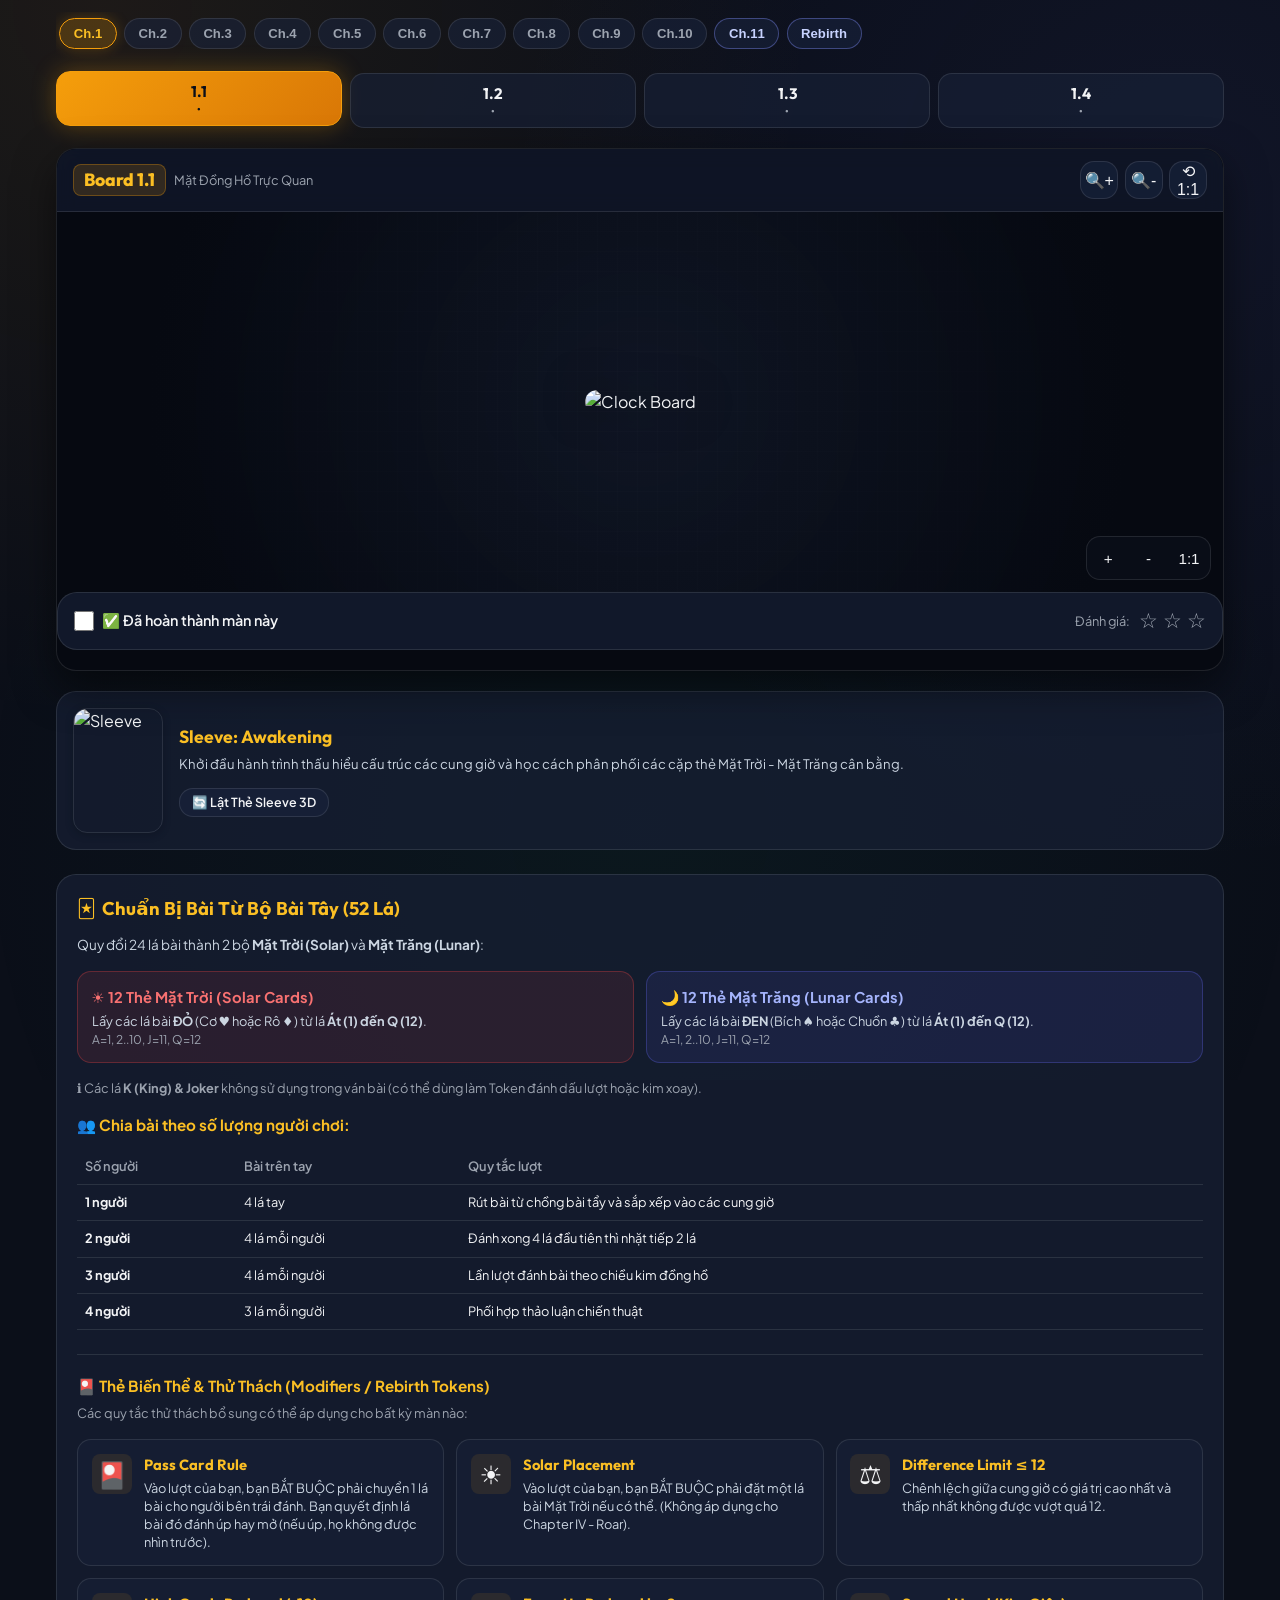
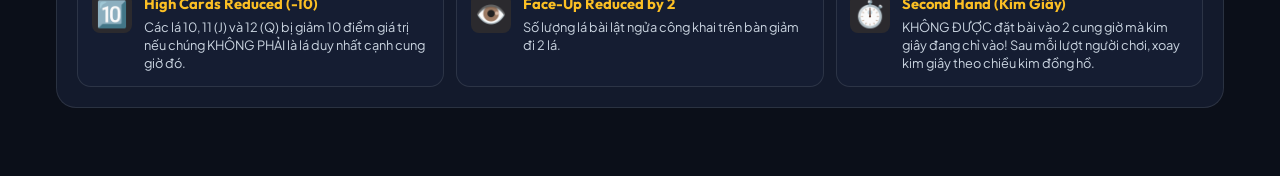
==== commit aa6e4b0c: "Simplify index.html layout to display only clock board and guide" ====
--- a/index.html
+++ b/index.html
@@ -21,71 +21,10 @@
 
 <body>
 
-  <div class="app-container">
-
-    <!-- Top Header -->
-    <header class="app-header">
-      <a href="index.html" class="brand-logo">
-        <div class="logo-icon">⏱️</div>
-        <div>
-          <div class="brand-title">Take Time</div>
-          <div style="font-size:0.65rem; color:var(--accent-sun); font-weight:700;">Digital Companion</div>
-        </div>
-      </a>
-
-      <!-- Desktop Nav Links -->
-      <nav class="nav-tabs-desktop">
-        <a href="index.html" class="tab-btn active">
-          <span>⏱️</span> Bàn Chơi
-        </a>
-        <a href="leaflet.html" class="tab-btn">
-          <span>📜</span> Leaflet Luật
-        </a>
-        <a href="#deckGuide" class="tab-btn">
-          <span>🃏</span> Chuẩn Bị Bài
-        </a>
-        <button class="tab-btn" onclick="openRulesModal()" style="background:none; border:none; cursor:pointer;">
-          <span>📖</span> Tóm Tắt Luật
-        </button>
-      </nav>
-
-      <div class="header-actions">
-        <a href="leaflet.html" class="btn-secondary" style="font-size:0.8rem; padding:0.4rem 0.75rem; text-decoration:none;" title="Xem Leaflet 11 Trang">
-          📜 Leaflet
-        </a>
-        <button class="icon-btn" onclick="openRulesModal()" title="Xem tóm tắt luật chơi">
-          📖
-        </button>
-      </div>
-    </header>
-
-    <!-- Main Content -->
-    <main style="padding: 1rem;">
-
-      <!-- Top Title & Chapter Header -->
-      <div class="tt-top-bar">
-        <div>
-          <h1 class="section-title" id="currentChapterTitle" style="font-size:1.35rem; margin-bottom:0.15rem;">
-            Chương I: Awakening
-          </h1>
-          <p class="section-subtitle" id="currentChapterSubtitle" style="font-size:0.8rem; color:var(--text-muted); margin:0;">
-            12 Thẻ Mặt Trời & 12 Thẻ Mặt Trăng • Phân phối cân bằng
-          </p>
-        </div>
-
-        <div style="display:flex; gap:0.4rem; flex-wrap:wrap; align-items:center;">
-          <button id="btnOpenSleeve" class="btn-secondary" onclick="openSleeveModal()"
-            style="font-size:0.78rem; padding:0.4rem 0.8rem; display:inline-flex; align-items:center; gap:0.3rem;"
-            title="Xem 2 mặt thẻ Sleeve của chương">
-            <span>🎴</span> Sleeve
-          </button>
-          <a id="btnTopLeaflet" href="leaflet.html?chapter=1" class="btn-primary"
-            style="font-size:0.78rem; padding:0.4rem 0.8rem; text-decoration:none; display:inline-flex; align-items:center; gap:0.3rem;"
-            title="Xem Leaflet quy tắc của chương này">
-            <span>📜</span> Xem Leaflet
-          </a>
-        </div>
-      </div>
+  <div class="app-container" style="padding-bottom: 2rem;">
+
+    <!-- Main Content: Clock Board & Level Guide -->
+    <main style="padding: 0.75rem 1rem;">
 
       <!-- Chapter Horizontal Scroll Carousel -->
       <div class="chapter-pills-container" id="chapterPills">
@@ -256,26 +195,6 @@
 
     </main>
 
-    <!-- Bottom Navigation (Mobile) -->
-    <nav class="bottom-nav">
-      <a href="index.html" class="bnav-item active">
-        <span class="bnav-icon">⏱️</span>
-        <span>Bàn Chơi</span>
-      </a>
-      <a href="leaflet.html" class="bnav-item">
-        <span class="bnav-icon">📜</span>
-        <span>Leaflet</span>
-      </a>
-      <a href="#deckGuide" class="bnav-item">
-        <span class="bnav-icon">🃏</span>
-        <span>Chia Bài</span>
-      </a>
-      <button class="bnav-item" onclick="openRulesModal()" style="background:none; border:none; color:inherit; cursor:pointer;">
-        <span class="bnav-icon">📖</span>
-        <span>Luật Nhanh</span>
-      </button>
-    </nav>
-
     <!-- Modals -->
     <!-- Sleeve Flip Modal -->
     <div id="sleeveModal" class="modal-overlay">
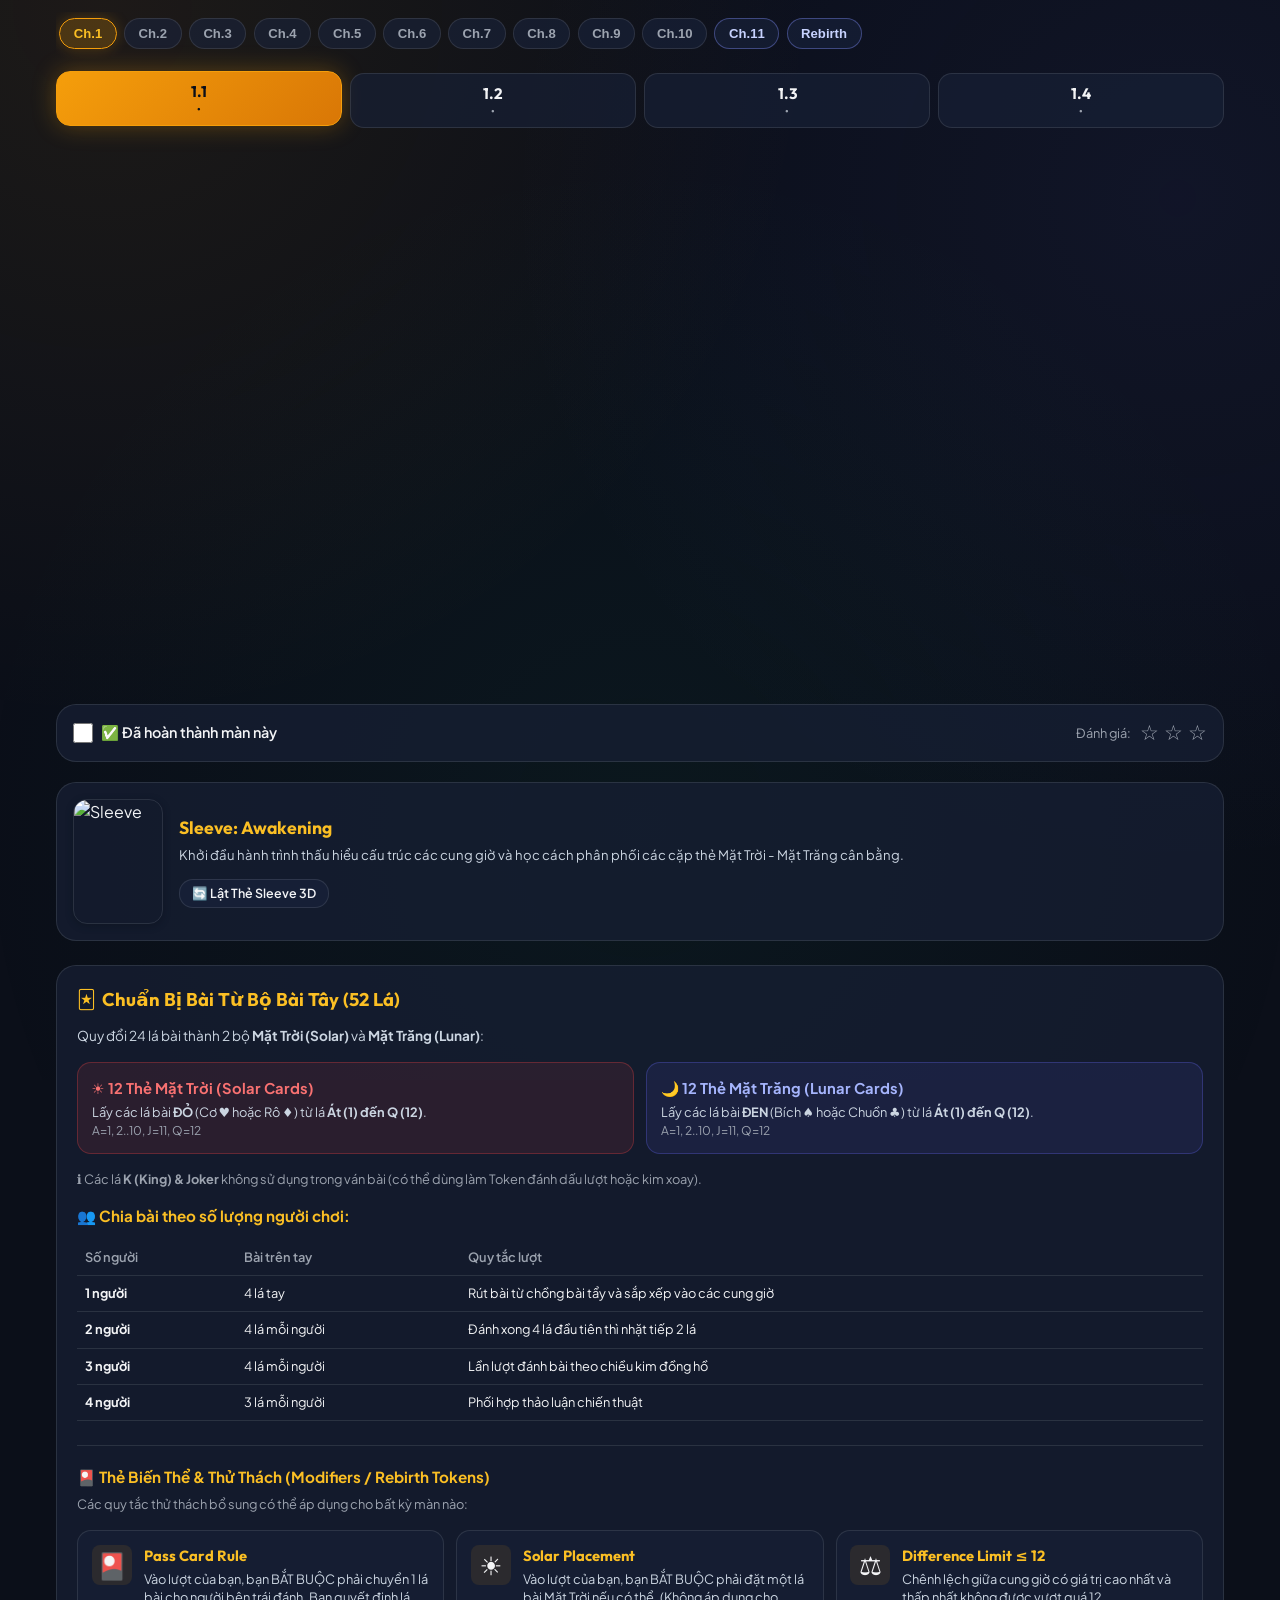
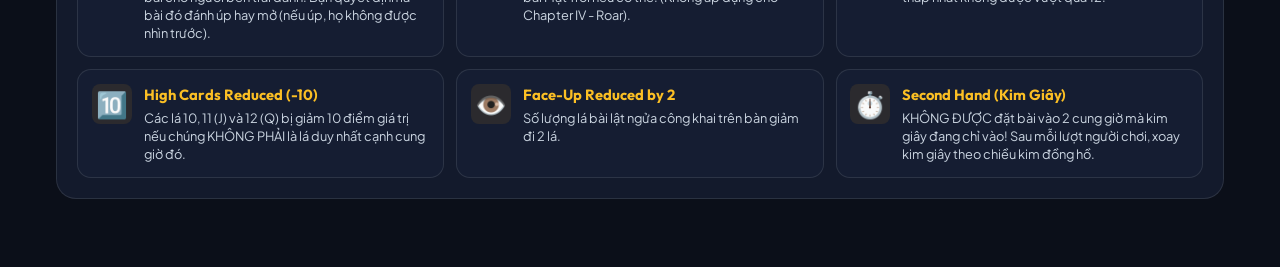
==== commit 460bd156: "Remove board viewer header and expand clock board to full width 100vw on mobile" ====
--- a/index.html
+++ b/index.html
@@ -49,53 +49,30 @@
         </div>
       </div>
 
-      <!-- Interactive Clock Board Viewer Card -->
-      <div class="board-viewer-card">
-        
-        <div class="board-viewer-header">
-          <div class="current-board-info">
-            <span class="board-badge-lg" id="currentBoardBadge">Board 1.1</span>
-            <span style="font-size:0.8rem; color:var(--text-muted);">Mặt Đồng Hồ Trực Quan</span>
-          </div>
-          <div class="board-actions-bar">
-            <button class="icon-btn" onclick="zoomBoard(0.25)" title="Phóng to (Zoom In)">🔍+</button>
-            <button class="icon-btn" onclick="zoomBoard(-0.25)" title="Thu nhỏ (Zoom Out)">🔍-</button>
-            <button class="icon-btn" onclick="resetZoom()" title="Vừa màn hình (Reset)">⟲ 1:1</button>
-          </div>
-        </div>
-
-        <div class="board-stage" id="boardStage">
-          <div class="rotation-indicator-overlay" id="rotationIndicatorOverlay">
-            🔄 Xoay: <span id="rotationOverlayText">0°</span>
-          </div>
-
-          <div class="board-image-wrapper" id="boardImageWrapper">
-            <img id="boardImage" class="board-image" src="" alt="Clock Board">
-          </div>
-
-          <!-- Floating quick controls -->
-          <div class="board-floating-controls">
-            <button class="control-btn" onclick="zoomBoard(0.25)" title="Phóng to">+</button>
-            <button class="control-btn" onclick="zoomBoard(-0.25)" title="Thu nhỏ">-</button>
-            <button class="control-btn" onclick="resetZoom()" title="Reset 1:1">1:1</button>
-          </div>
-        </div>
-
-        <!-- Board Completion & Star Rating Footer -->
-        <div class="board-viewer-footer">
-          <label class="completion-toggle">
-            <input type="checkbox" id="levelCompletedCheckbox" class="completion-checkbox">
-            <span>✅ Đã hoàn thành màn này</span>
-          </label>
-
-          <div class="star-rating-box">
-            <span style="font-size:0.8rem; color:var(--text-muted); margin-right:0.3rem;">Đánh giá:</span>
-            <button class="star-btn" data-value="1" title="1 Sao">☆</button>
-            <button class="star-btn" data-value="2" title="2 Sao">☆</button>
-            <button class="star-btn" data-value="3" title="3 Sao">☆</button>
-          </div>
-        </div>
-
+      <!-- Interactive Clock Board (100vw on mobile) -->
+      <div class="board-stage-full" id="boardStage">
+        <div class="rotation-indicator-overlay" id="rotationIndicatorOverlay">
+          🔄 Xoay: <span id="rotationOverlayText">0°</span>
+        </div>
+
+        <div class="board-image-wrapper" id="boardImageWrapper">
+          <img id="boardImage" class="board-image" src="" alt="Clock Board">
+        </div>
+      </div>
+
+      <!-- Board Completion & Star Rating Footer -->
+      <div class="board-viewer-footer">
+        <label class="completion-toggle">
+          <input type="checkbox" id="levelCompletedCheckbox" class="completion-checkbox">
+          <span>✅ Đã hoàn thành màn này</span>
+        </label>
+
+        <div class="star-rating-box">
+          <span style="font-size:0.8rem; color:var(--text-muted); margin-right:0.3rem;">Đánh giá:</span>
+          <button class="star-btn" data-value="1" title="1 Sao">☆</button>
+          <button class="star-btn" data-value="2" title="2 Sao">☆</button>
+          <button class="star-btn" data-value="3" title="3 Sao">☆</button>
+        </div>
       </div>
 
       <!-- Sleeve Card Preview Box -->
--- a/take-time.css
+++ b/take-time.css
@@ -189,38 +189,50 @@
   gap: 0.4rem;
 }
 
+.board-stage-full,
 .board-stage {
-  min-height: 380px;
-  max-height: 70vh;
+  width: 100vw;
+  position: relative;
+  left: 50%;
+  right: 50%;
+  margin-left: -50vw;
+  margin-right: -50vw;
+  display: flex;
+  align-items: center;
+  justify-content: center;
+  overflow: hidden;
+  user-select: none;
+  padding: 0.25rem 0 0.75rem 0;
+  box-sizing: border-box;
+}
+
+.board-image-wrapper {
+  transition: transform 0.4s cubic-bezier(0.2, 0.8, 0.2, 1);
   display: flex;
   align-items: center;
   justify-content: center;
   position: relative;
-  overflow: hidden;
-  background: 
-    radial-gradient(circle at center, rgba(30, 41, 65, 0.4) 0%, #060911 80%),
-    repeating-linear-gradient(0deg, rgba(255,255,255,0.015) 0px, rgba(255,255,255,0.015) 1px, transparent 1px, transparent 20px),
-    repeating-linear-gradient(90deg, rgba(255,255,255,0.015) 0px, rgba(255,255,255,0.015) 1px, transparent 1px, transparent 20px);
-  padding: 1rem;
-  user-select: none;
-}
-
-.board-image-wrapper {
-  transition: transform 0.4s cubic-bezier(0.2, 0.8, 0.2, 1);
-  display: flex;
-  align-items: center;
-  justify-content: center;
-  position: relative;
+  width: 100%;
+  max-width: 540px;
+}
+
+@media (max-width: 600px) {
+  .board-image-wrapper {
+    width: 100vw;
+    max-width: 100vw;
+  }
 }
 
 .board-image {
+  width: 100%;
   max-width: 100%;
-  max-height: 480px;
-  width: auto;
   height: auto;
+  aspect-ratio: 1 / 1;
+  object-fit: contain;
   border-radius: var(--radius-full);
   filter: drop-shadow(0 0 20px rgba(0, 0, 0, 0.8));
   pointer-events: auto;
+  display: block;
 }
 
 /* Rotation Badge Overlay */
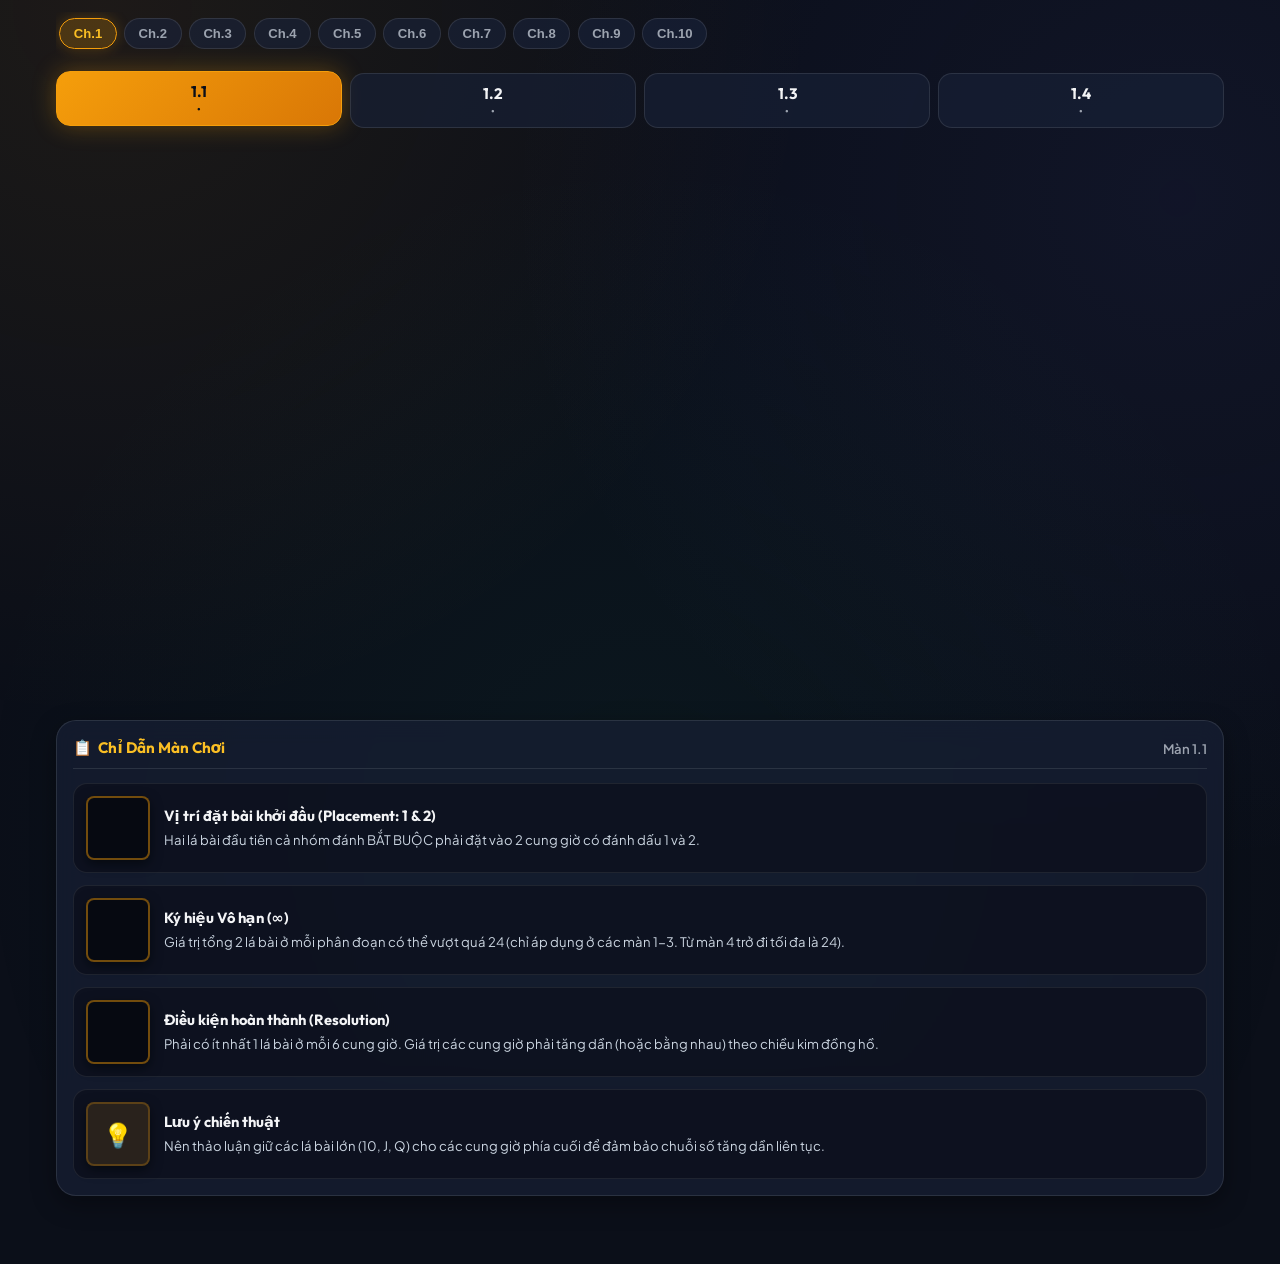
==== commit 468f504f: "Add dynamic level field guide with CSS cropped icon presets for Level 1.1" ====
--- a/index.html
+++ b/index.html
@@ -40,12 +40,15 @@
       <div class="chapter8-rotation-box" id="chapter8RotationBox">
         <div>
           <span style="font-weight:700; color:var(--accent-sun);">🔄 Cơ Chế Xoay (Chapter VIII - Revolution):</span>
-          <span style="font-size:0.8rem; color:var(--text-sub); margin-left:0.3rem;">Xoay 60° (2 cung giờ) theo chiều kim đồng hồ khi đặt bài vào cung xoay</span>
+          <span style="font-size:0.8rem; color:var(--text-sub); margin-left:0.3rem;">Xoay 60° (2 cung giờ) theo chiều
+            kim đồng hồ khi đặt bài vào cung xoay</span>
         </div>
         <div class="rotate-btn-group">
           <button class="btn-rotate" onclick="rotateBoard(-60)">↺ -60°</button>
           <button class="btn-rotate" onclick="rotateBoard(60)">↻ +60°</button>
-          <button class="btn-rotate" onclick="resetRotation()" style="background:rgba(255,255,255,0.08); border-color:var(--border-glass); color:var(--text-sub);">⟲ Về 0°</button>
+          <button class="btn-rotate" onclick="resetRotation()"
+            style="background:rgba(255,255,255,0.08); border-color:var(--border-glass); color:var(--text-sub);">⟲ Về
+            0°</button>
         </div>
       </div>
 
@@ -60,114 +63,17 @@
         </div>
       </div>
 
-      <!-- Board Completion & Star Rating Footer -->
-      <div class="board-viewer-footer">
-        <label class="completion-toggle">
-          <input type="checkbox" id="levelCompletedCheckbox" class="completion-checkbox">
-          <span>✅ Đã hoàn thành màn này</span>
-        </label>
-
-        <div class="star-rating-box">
-          <span style="font-size:0.8rem; color:var(--text-muted); margin-right:0.3rem;">Đánh giá:</span>
-          <button class="star-btn" data-value="1" title="1 Sao">☆</button>
-          <button class="star-btn" data-value="2" title="2 Sao">☆</button>
-          <button class="star-btn" data-value="3" title="3 Sao">☆</button>
+      <!-- Level Specific Rules & Field Guide -->
+      <section class="level-guide-card" id="levelGuideCard" style="display:none;">
+        <div class="level-guide-header">
+          <div class="level-guide-badge">
+            <span>📋</span> Chỉ Dẫn Màn Chơi
+          </div>
+          <span id="levelGuideName" class="level-guide-name">Level 1.1</span>
         </div>
-      </div>
-
-      <!-- Sleeve Card Preview Box -->
-      <div class="sleeve-box" id="sleevePreviewBox" style="display:none;">
-        <img id="sleeveThumb" class="sleeve-thumb" src="" alt="Sleeve" onclick="openSleeveModal()" title="Chạm để xem 2 mặt Sleeve">
-        <div class="sleeve-info">
-          <h4 id="sleeveTitle" class="sleeve-title">Sleeve Chương</h4>
-          <p id="sleeveDesc" class="sleeve-desc">Chạm vào ảnh để lật xem 2 mặt thẻ Sleeve (Mặt Trước & Mặt Sau).</p>
-          <button class="btn-secondary" onclick="openSleeveModal()" style="font-size:0.78rem; padding:0.35rem 0.75rem; margin-top:0.4rem; display:inline-flex; align-items:center; gap:0.25rem;">
-            🔄 Lật Thẻ Sleeve 3D
-          </button>
+        <div class="level-guide-list" id="levelGuideList">
+          <!-- Rendered dynamically via JS -->
         </div>
-      </div>
-
-      <!-- Deck Setup / Standard Cards Converter -->
-      <section class="deck-guide-card" id="deckGuide">
-        <div class="deck-guide-title">
-          <span>🃏</span> Chuẩn Bị Bài Từ Bộ Bài Tây (52 Lá)
-        </div>
-
-        <p style="font-size:0.85rem; color:var(--text-sub); margin-bottom:1rem; line-height:1.5;">
-          Quy đổi 24 lá bài thành 2 bộ <strong>Mặt Trời (Solar)</strong> và <strong>Mặt Trăng (Lunar)</strong>:
-        </p>
-
-        <div class="deck-split-grid">
-          <div class="deck-box-item solar">
-            <div class="deck-box-header">☀️ 12 Thẻ Mặt Trời (Solar Cards)</div>
-            <div class="deck-box-content">
-              Lấy các lá bài <strong>ĐỎ</strong> (Cơ ♥ hoặc Rô ♦) từ lá <strong>Át (1) đến Q (12)</strong>.<br>
-              <span style="font-size:0.75rem; color:var(--text-muted);">A=1, 2..10, J=11, Q=12</span>
-            </div>
-          </div>
-
-          <div class="deck-box-item lunar">
-            <div class="deck-box-header">🌙 12 Thẻ Mặt Trăng (Lunar Cards)</div>
-            <div class="deck-box-content">
-              Lấy các lá bài <strong>ĐEN</strong> (Bích ♠ hoặc Chuồn ♣) từ lá <strong>Át (1) đến Q (12)</strong>.<br>
-              <span style="font-size:0.75rem; color:var(--text-muted);">A=1, 2..10, J=11, Q=12</span>
-            </div>
-          </div>
-        </div>
-
-        <p style="font-size:0.8rem; color:var(--text-muted); margin-bottom:0.75rem;">
-          ℹ️ Các lá <strong>K (King) & Joker</strong> không sử dụng trong ván bài (có thể dùng làm Token đánh dấu lượt hoặc kim xoay).
-        </p>
-
-        <h3 style="font-size:0.95rem; font-weight:700; margin:1rem 0 0.5rem; color:var(--accent-sun);">
-          👥 Chia bài theo số lượng người chơi:
-        </h3>
-
-        <table class="player-count-table">
-          <thead>
-            <tr>
-              <th>Số người</th>
-              <th>Bài trên tay</th>
-              <th>Quy tắc lượt</th>
-            </tr>
-          </thead>
-          <tbody>
-            <tr>
-              <td><strong>1 người</strong></td>
-              <td>4 lá tay</td>
-              <td>Rút bài từ chồng bài tẩy và sắp xếp vào các cung giờ</td>
-            </tr>
-            <tr>
-              <td><strong>2 người</strong></td>
-              <td>4 lá mỗi người</td>
-              <td>Đánh xong 4 lá đầu tiên thì nhặt tiếp 2 lá</td>
-            </tr>
-            <tr>
-              <td><strong>3 người</strong></td>
-              <td>4 lá mỗi người</td>
-              <td>Lần lượt đánh bài theo chiều kim đồng hồ</td>
-            </tr>
-            <tr>
-              <td><strong>4 người</strong></td>
-              <td>3 lá mỗi người</td>
-              <td>Phối hợp thảo luận chiến thuật</td>
-            </tr>
-          </tbody>
-        </table>
-
-        <!-- Modifiers / Challenge Tokens Grid -->
-        <div style="margin-top:1.5rem; border-top:1px solid var(--border-glass); padding-top:1.25rem;">
-          <h3 style="font-size:0.95rem; font-weight:700; margin-bottom:0.4rem; color:var(--accent-sun);">
-            🎴 Thẻ Biến Thể & Thử Thách (Modifiers / Rebirth Tokens)
-          </h3>
-          <p style="font-size:0.8rem; color:var(--text-muted); margin-bottom:0.75rem;">
-            Các quy tắc thử thách bổ sung có thể áp dụng cho bất kỳ màn nào:
-          </p>
-          <div class="modifiers-grid" id="modifiersGrid">
-            <!-- Rendered via JS -->
-          </div>
-        </div>
-
       </section>
 
     </main>
@@ -220,4 +126,4 @@
   <script src="app.js"></script>
 </body>
 
-</html>
+</html>
--- a/take-time.css
+++ b/take-time.css
@@ -938,3 +938,121 @@
   color: var(--text-sub);
   line-height: 1.4;
 }
+
+/* ==========================================================================
+   Level Specific Field Guide (Chỉ dẫn màn chơi & cắt góc)
+   ========================================================================== */
+.level-guide-card {
+  background: var(--bg-card);
+  border: 1px solid var(--border-glass);
+  border-radius: var(--radius-lg);
+  padding: 1rem;
+  margin-top: 1rem;
+  margin-bottom: 1.5rem;
+  box-shadow: var(--shadow-md);
+  backdrop-filter: blur(12px);
+  -webkit-backdrop-filter: blur(12px);
+}
+
+.level-guide-header {
+  display: flex;
+  align-items: center;
+  justify-content: space-between;
+  margin-bottom: 0.85rem;
+  padding-bottom: 0.5rem;
+  border-bottom: 1px solid var(--border-glass);
+}
+
+.level-guide-badge {
+  font-family: var(--font-display);
+  font-weight: 700;
+  font-size: 0.95rem;
+  color: var(--accent-sun);
+  display: flex;
+  align-items: center;
+  gap: 0.4rem;
+}
+
+.level-guide-name {
+  font-size: 0.82rem;
+  color: var(--text-muted);
+  font-weight: 600;
+}
+
+.level-guide-list {
+  display: flex;
+  flex-direction: column;
+  gap: 0.75rem;
+}
+
+.level-guide-item {
+  display: flex;
+  gap: 0.85rem;
+  align-items: center;
+  background: rgba(11, 15, 25, 0.65);
+  border: 1px solid rgba(255, 255, 255, 0.08);
+  border-radius: var(--radius-md);
+  padding: 0.75rem;
+  transition: all 0.2s cubic-bezier(0.16, 1, 0.3, 1);
+}
+
+.level-guide-item:hover {
+  border-color: rgba(245, 158, 11, 0.4);
+  background: rgba(22, 32, 54, 0.75);
+  transform: translateY(-2px);
+}
+
+.level-guide-thumb {
+  width: 64px;
+  height: 64px;
+  flex-shrink: 0;
+  border-radius: var(--radius-sm);
+  border: 2px solid rgba(245, 158, 11, 0.45);
+  box-shadow: 0 4px 12px rgba(0, 0, 0, 0.5);
+  background-repeat: no-repeat;
+  background-color: #060911;
+  cursor: pointer;
+  transition: transform 0.2s ease, border-color 0.2s ease, box-shadow 0.2s ease;
+}
+
+.level-guide-thumb:hover {
+  transform: scale(1.12);
+  border-color: var(--accent-sun);
+  box-shadow: 0 0 14px rgba(245, 158, 11, 0.5);
+}
+
+.level-guide-thumb.text-only {
+  display: flex;
+  align-items: center;
+  justify-content: center;
+  font-size: 1.5rem;
+  background: rgba(245, 158, 11, 0.12);
+  border-color: rgba(245, 158, 11, 0.25);
+  cursor: default;
+}
+
+.level-guide-thumb.text-only:hover {
+  transform: none;
+  border-color: rgba(245, 158, 11, 0.25);
+  box-shadow: none;
+}
+
+.level-guide-info {
+  flex-grow: 1;
+}
+
+.level-guide-item-title {
+  font-family: var(--font-display);
+  font-weight: 700;
+  font-size: 0.92rem;
+  color: var(--text-main);
+  margin-bottom: 0.25rem;
+  line-height: 1.35;
+}
+
+.level-guide-item-desc {
+  font-size: 0.82rem;
+  color: var(--text-sub);
+  line-height: 1.45;
+}
+
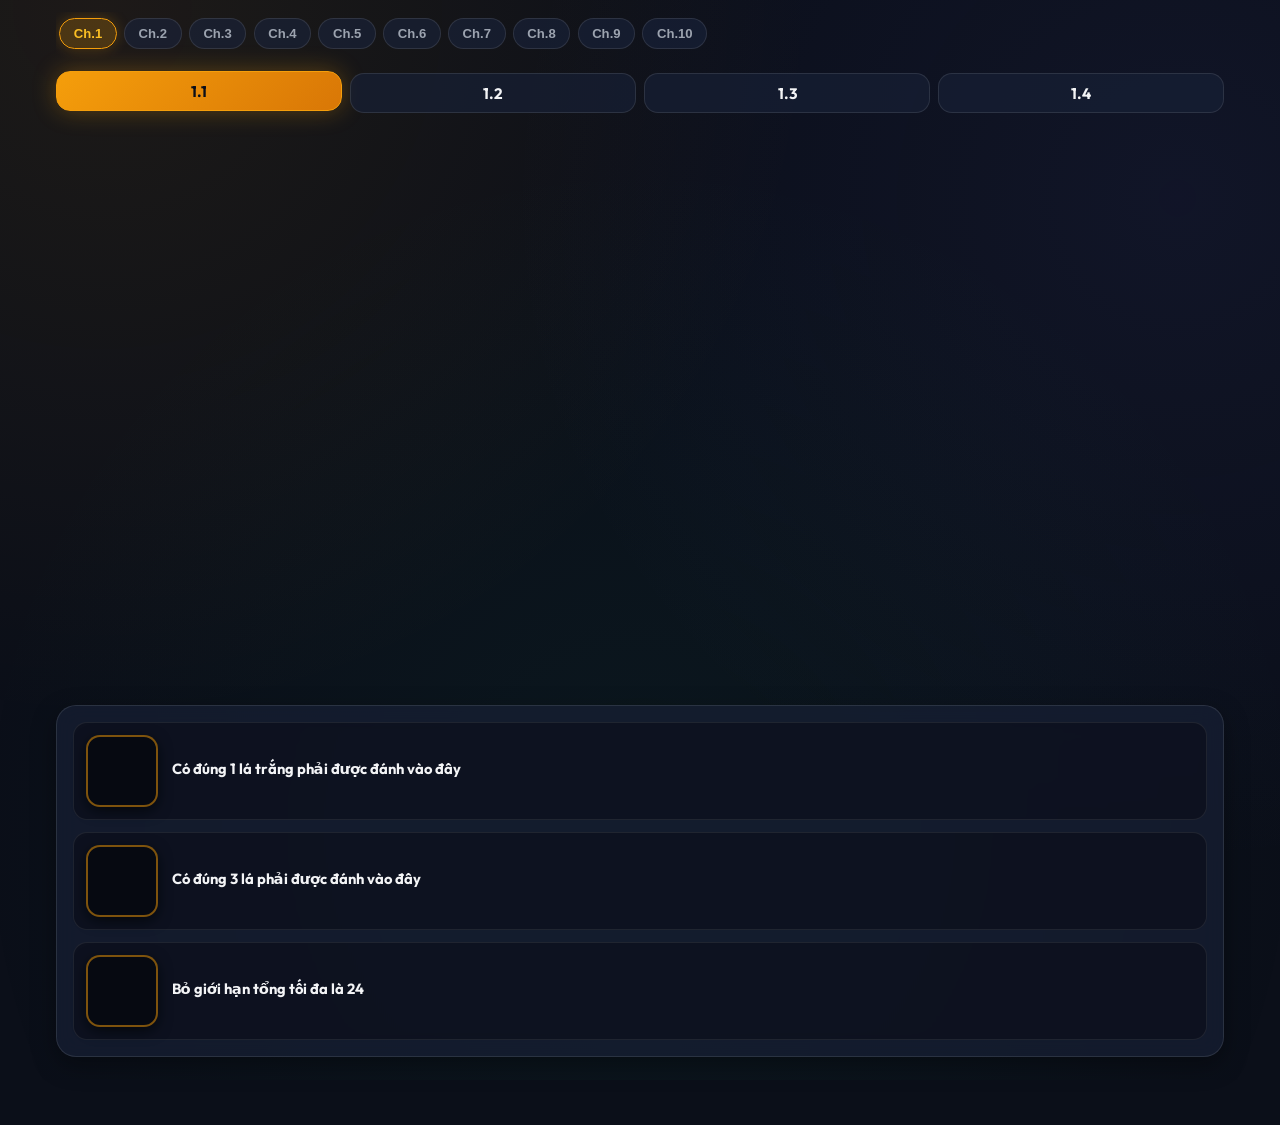
==== commit 2445ece3: "Add 1.5, 2.5, 3.5, 4.5, 5.5, 6.5 intermediate clock positions to presets" ====
--- a/index.html
+++ b/index.html
@@ -36,27 +36,9 @@
         <!-- Rendered via JS -->
       </div>
 
-      <!-- Chapter 8 Rotation Action Box (Special mechanic) -->
-      <div class="chapter8-rotation-box" id="chapter8RotationBox">
-        <div>
-          <span style="font-weight:700; color:var(--accent-sun);">🔄 Cơ Chế Xoay (Chapter VIII - Revolution):</span>
-          <span style="font-size:0.8rem; color:var(--text-sub); margin-left:0.3rem;">Xoay 60° (2 cung giờ) theo chiều
-            kim đồng hồ khi đặt bài vào cung xoay</span>
-        </div>
-        <div class="rotate-btn-group">
-          <button class="btn-rotate" onclick="rotateBoard(-60)">↺ -60°</button>
-          <button class="btn-rotate" onclick="rotateBoard(60)">↻ +60°</button>
-          <button class="btn-rotate" onclick="resetRotation()"
-            style="background:rgba(255,255,255,0.08); border-color:var(--border-glass); color:var(--text-sub);">⟲ Về
-            0°</button>
-        </div>
-      </div>
-
       <!-- Interactive Clock Board (100vw on mobile) -->
       <div class="board-stage-full" id="boardStage">
-        <div class="rotation-indicator-overlay" id="rotationIndicatorOverlay">
-          🔄 Xoay: <span id="rotationOverlayText">0°</span>
-        </div>
+
 
         <div class="board-image-wrapper" id="boardImageWrapper">
           <img id="boardImage" class="board-image" src="" alt="Clock Board">
@@ -65,12 +47,6 @@
 
       <!-- Level Specific Rules & Field Guide -->
       <section class="level-guide-card" id="levelGuideCard" style="display:none;">
-        <div class="level-guide-header">
-          <div class="level-guide-badge">
-            <span>📋</span> Chỉ Dẫn Màn Chơi
-          </div>
-          <span id="levelGuideName" class="level-guide-name">Level 1.1</span>
-        </div>
         <div class="level-guide-list" id="levelGuideList">
           <!-- Rendered dynamically via JS -->
         </div>
--- a/take-time.css
+++ b/take-time.css
@@ -1003,12 +1003,12 @@
 }
 
 .level-guide-thumb {
-  width: 64px;
-  height: 64px;
+  width: 72px;
+  height: 72px;
   flex-shrink: 0;
-  border-radius: var(--radius-sm);
-  border: 2px solid rgba(245, 158, 11, 0.45);
-  box-shadow: 0 4px 12px rgba(0, 0, 0, 0.5);
+  border-radius: var(--radius-md);
+  border: 2px solid rgba(245, 158, 11, 0.5);
+  box-shadow: 0 4px 14px rgba(0, 0, 0, 0.6);
   background-repeat: no-repeat;
   background-color: #060911;
   cursor: pointer;
@@ -1016,9 +1016,9 @@
 }
 
 .level-guide-thumb:hover {
-  transform: scale(1.12);
+  transform: scale(1.1);
   border-color: var(--accent-sun);
-  box-shadow: 0 0 14px rgba(245, 158, 11, 0.5);
+  box-shadow: 0 0 16px rgba(245, 158, 11, 0.6);
 }
 
 .level-guide-thumb.text-only {
